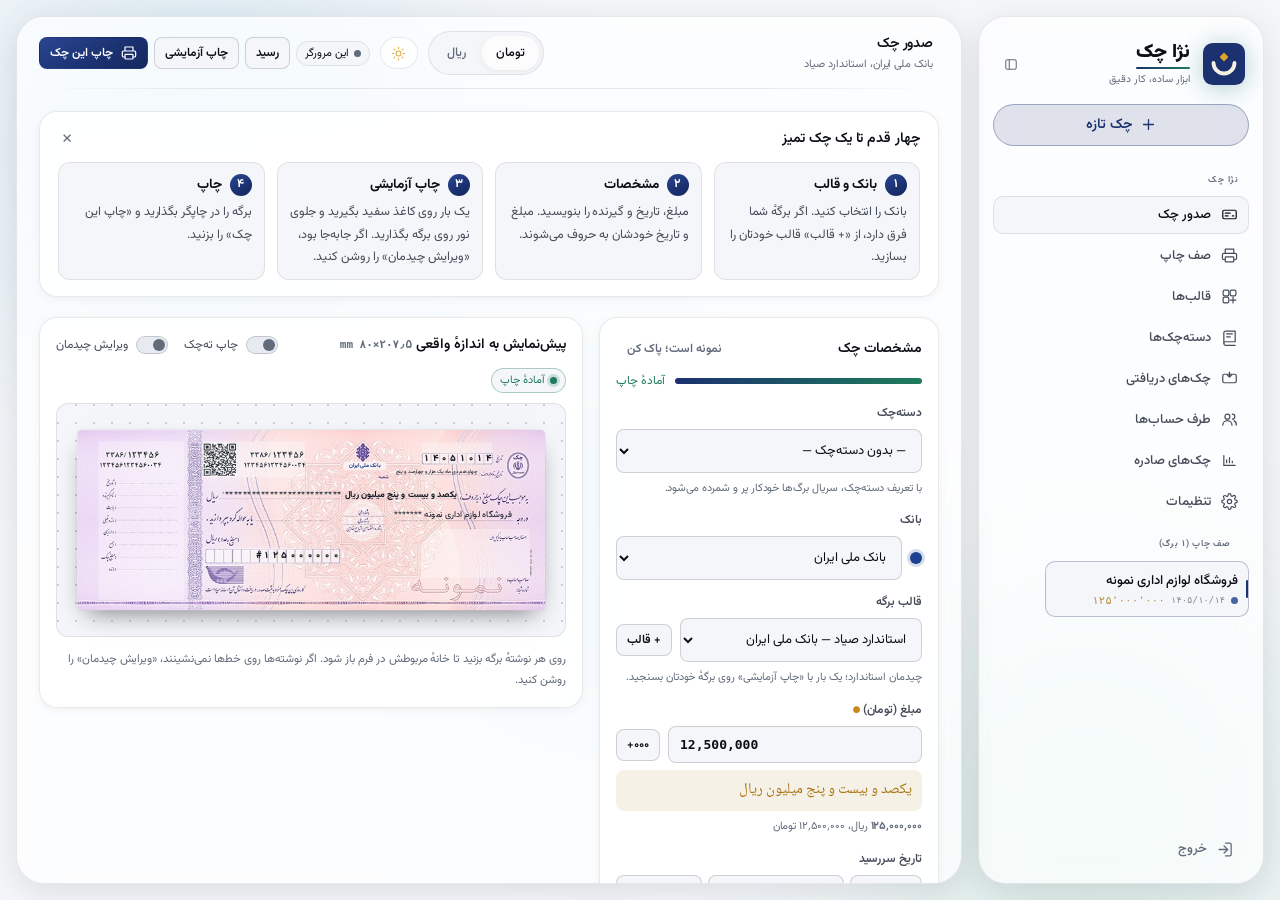
==== web/index.html @ 78f151a5 "نژا چک ۱.۰: صدور، چاپ و پیگیری چک‌های صیادی Neja Cheque 1.0 — write, print and track Iranian Sayad c" ====
<!DOCTYPE html>
<html lang="fa" dir="rtl" data-theme="dark">
<head>
<meta charset="UTF-8">
<meta name="viewport" content="width=device-width, initial-scale=1.0">
<title>نژا چک</title>
<meta name="theme-color" id="metaThemeColor" content="#05070C">
<meta name="description" content="نژا چک: صدور، چاپ و پیگیری چک‌های صیادی — ساختهٔ علی رسولی‌نژاد">
<link rel="icon" type="image/svg+xml" href="assets/brand/favicon.svg">
<link rel="stylesheet" href="assets/ui/tokens.css">
<link rel="stylesheet" href="assets/ui/base.css">
<link rel="stylesheet" href="assets/ui/capsule.css">
<link rel="stylesheet" href="assets/ui/shell.css">
<link rel="stylesheet" href="assets/brand/brand.css">
<!-- fonts: Google Fonts; to work without internet, see README «فونت‌ها بدون اینترنت» -->
<link rel="stylesheet" href="https://fonts.googleapis.com/css2?family=Vazirmatn:wght@400..800&family=Noto+Naskh+Arabic:wght@400..700&family=Noto+Nastaliq+Urdu:wght@400..700&family=Lalezar&display=swap">
<script>
  window.ODIQ_UI_CONFIG = {storagePrefix: "nejacheque", defaultTheme: "auto"};
  window.CHEQUE_CONFIG = {standalone: true, product: "نژا چک", serverName: "نژا چک", loginUrl: "/login"};
</script>
<script src="assets/brand/brand.js"></script>
<script src="assets/ui/ui.js"></script>
<style>
/* Neja Cheque — page-level pieces on top of the UI kit tokens (assets/ui/tokens.css) */
[hidden]{display:none!important}
.view-inner.wide{max-width:1520px}
.topbar .btn{white-space:nowrap}
@media (max-width:720px){.topbar .tabs{display:none}}
.issue{display:grid;grid-template-columns:340px minmax(0,1fr);gap:16px;align-items:start}
@media (max-width:1100px){.issue{grid-template-columns:minmax(0,1fr)}}
.stack{display:flex;flex-direction:column;gap:16px;min-width:0}
.field .in-row{display:flex;gap:8px;align-items:center}
.field .in-row>input,.field .in-row>select{flex:1;min-width:0}
input.num{direction:ltr;text-align:left;font-variant-numeric:tabular-nums}
input.big{font-size:20px;font-weight:700;font-family:var(--font-mono);padding:10px 12px}
.words{font:15px/1.95 "Noto Naskh Arabic",var(--font-fa);color:var(--accent);background:color-mix(in srgb,var(--accent) 10%,transparent);border-radius:var(--radius-s);padding:6px 10px;min-height:2.4em}
.good{color:var(--brand-green)}
.bad{color:var(--danger)}
.date3{display:grid;grid-template-columns:72px 1fr 86px;gap:6px}
.bank-dot{width:12px;height:12px;border-radius:50%;flex:none;box-shadow:0 0 0 3px color-mix(in srgb,currentColor 18%,transparent)}
.sub-sec{border-top:1px solid var(--line);padding-top:12px;margin-top:4px}
details.sub-sec summary{cursor:pointer;font-weight:600;font-size:var(--text-base);list-style:none;display:flex;align-items:center;gap:6px;color:var(--ink-soft)}
details.sub-sec summary::before{content:"‹";transition:transform .18s ease;display:inline-block;color:var(--ink-faint)}
details.sub-sec[open] summary::before{transform:rotate(-90deg)}
details.sub-sec>div{padding-top:12px}
.g2{display:grid;grid-template-columns:repeat(2,minmax(0,1fr));gap:0 10px}
.g3{display:grid;grid-template-columns:repeat(3,minmax(0,1fr));gap:0 10px}
@media (max-width:720px){.g3{grid-template-columns:repeat(2,minmax(0,1fr))}}
.flags{display:flex;gap:6px;flex-wrap:wrap}
.pill-warn{border-color:color-mix(in srgb,var(--danger) 35%,transparent);color:var(--danger)}
.pill-gold{border-color:color-mix(in srgb,var(--warn) 40%,transparent);color:var(--warn)}
.pill-ok{border-color:color-mix(in srgb,var(--brand-green) 35%,transparent);color:var(--brand-green)}

/* stage */
.stage-wrap{border-radius:var(--radius-m);padding:26px 20px;border:1px solid var(--line);
  background:radial-gradient(circle at 1px 1px,var(--line-strong) 1px,transparent 1.4px) 0 0/18px 18px,var(--paper-2)}
.stage{position:relative;width:100%;touch-action:none;outline:none}
.stage-inner{position:absolute;top:0;right:0;transform-origin:top right}
.chq{position:relative;overflow:hidden;color:#0d1522;background:transparent}
.chq .paper{position:absolute;inset:0;background-size:100% 100%;background-repeat:no-repeat}
.chq .paper.blank{background-color:#fbfbf8;background-image:linear-gradient(90deg,rgba(30,90,120,.10) .2mm,transparent .2mm),linear-gradient(0deg,rgba(30,90,120,.10) .2mm,transparent .2mm);background-size:10mm 10mm}
.chq.ed{border-radius:2mm;box-shadow:0 18px 40px -16px rgba(0,0,0,.55),0 0 0 1px rgba(0,0,0,.08)}
.mk{position:absolute;white-space:nowrap;line-height:1}
.mk-bank{position:absolute;text-align:center;font:800 7pt/1.5 var(--font-fa);white-space:nowrap;background:#fbf1f1;border-radius:1mm}
.fld{position:absolute;display:flex;align-items:center;white-space:nowrap;line-height:1;color:#0d1522}
.fld .tx{flex:0 0 auto}
.fld .fill{flex:1 1 0;min-width:0;overflow:hidden;direction:rtl;text-align:right;letter-spacing:.4pt;opacity:.85;padding-inline-start:1.2mm}
.fld.a-right{justify-content:flex-start}.fld.a-center{justify-content:center}.fld.a-left{justify-content:flex-end}
.fld .cells{display:flex;width:100%;height:100%}
.fld .cells span{flex:1;display:grid;place-items:center}
.ed .fld{cursor:grab;border-radius:1mm;outline:.25mm dashed transparent;transition:outline-color .12s,background .12s}
.ed .fld:hover{outline-color:rgba(10,114,144,.6);background:rgba(10,114,144,.06)}
.ed .fld.sel{outline:.35mm solid #D8451F;background:rgba(216,69,31,.08);cursor:grabbing}
.ed .fld.empty .tx{color:#8a948f;font-style:italic}
.fld .tag{position:absolute;top:-4.6mm;right:0;font:700 7pt/1 var(--font-fa);background:#D8451F;color:#fff;padding:.7mm 1.6mm;border-radius:1mm;display:none;white-space:nowrap}
.ed .fld.sel .tag{display:block}
.fld .hdl{position:absolute;left:-1.4mm;top:50%;width:2.4mm;height:2.4mm;margin-top:-1.2mm;border-radius:50%;background:#D8451F;display:none;cursor:ew-resize}
.ed .fld.sel .hdl{display:block}
.chq.test{outline:.2mm dashed #888}
.chq.test .fld{outline:.15mm solid #bbb}

/* layout panel */
.fld-list{display:flex;flex-wrap:wrap;gap:6px;margin-bottom:12px}
.fld-pill{display:inline-flex;align-items:center;gap:6px;border:1px solid var(--line);border-radius:999px;padding:4px 11px 4px 7px;font-size:12px;background:var(--paper-2);color:var(--ink-soft);cursor:pointer;transition:border-color .2s,color .2s}
.fld-pill input{margin:0;accent-color:var(--brand-blue)}
.fld-pill:hover{color:var(--ink)}
.fld-pill[aria-current="true"]{border-color:var(--brand-orange);color:var(--brand-orange);font-weight:700}
.fld-pill.extra{border-style:dashed}
.insp{display:grid;grid-template-columns:repeat(auto-fit,minmax(100px,1fr));gap:0 10px;align-items:end}

/* queue in the sidebar */
.q-empty{padding:10px 14px;font-size:12px;color:var(--ink-faint)}
.history-item .q-amt{font-family:var(--font-mono);font-size:11px;color:var(--accent);direction:ltr}
.history-item .q-dot{width:7px;height:7px;border-radius:50%;flex:none}
.history-item .history-time{display:flex;align-items:center;gap:6px}

/* templates view */
.tpl-grid{display:grid;grid-template-columns:repeat(auto-fill,minmax(250px,1fr));gap:14px}
.tpl-card{display:flex;flex-direction:column;gap:10px;padding:12px}
.tpl-thumb{aspect-ratio:207.5/80;max-width:100%;border-radius:var(--radius-s);background:#fbfbf8 center/100% 100% no-repeat;border:1px solid var(--line);position:relative;overflow:hidden}
.tpl-thumb .status-pill{position:absolute;top:6px;right:6px;background:var(--paper-1)}
.tpl-meta{display:flex;justify-content:space-between;gap:8px;align-items:baseline}
.tpl-meta b{font-size:var(--text-md);overflow:hidden;text-overflow:ellipsis;white-space:nowrap;min-width:0}
.tpl-meta span{font-size:11px;color:var(--ink-faint);font-family:var(--font-mono);white-space:nowrap}
.tpl-card .row .btn{flex:1 1 auto;white-space:nowrap}
.tpl-card .row .btn.primary{flex-basis:100%}
.bank-grid{display:grid;grid-template-columns:repeat(auto-fill,minmax(170px,1fr));gap:8px}
.bank-btn{display:flex;align-items:center;gap:8px;border:1px solid var(--line);background:var(--paper-2);border-radius:var(--radius-s);padding:8px 10px;font-size:12.5px;color:var(--ink);text-align:start;min-width:0}
.bank-btn:hover{border-color:var(--line-strong);background:var(--paper-3)}
.bank-btn span{flex:1;overflow:hidden;text-overflow:ellipsis;white-space:nowrap}
.bank-btn small{color:var(--brand-green);font-size:11px;white-space:nowrap}
.bank-btn[aria-current="true"]{border-color:var(--brand-blue)}
.dropzone{border:1.5px dashed var(--line-strong);border-radius:var(--radius-m);padding:14px;text-align:center;color:var(--ink-faint);font-size:12.5px;cursor:pointer;display:block;transition:border-color .2s,background .2s;line-height:1.8}
.dropzone:hover,.dropzone.over{border-color:var(--brand-blue);background:color-mix(in srgb,var(--brand-blue) 6%,transparent)}
.dropzone img{display:block;max-width:100%;max-height:120px;margin:0 auto 8px;border-radius:6px}
.choice{display:flex;flex-direction:column;gap:6px;margin-bottom:13px}
.choice label{display:flex;gap:8px;align-items:flex-start;font-size:12.5px;color:var(--ink-soft);cursor:pointer;line-height:1.7}
.choice input{accent-color:var(--brand-blue);margin-top:5px}
.kpi-grid.q{grid-template-columns:repeat(4,minmax(0,1fr))}
@media (max-width:900px){.kpi-grid.q{grid-template-columns:repeat(2,minmax(0,1fr))}}
.kpi-value.sm{font-size:20px}
td .row{flex-wrap:nowrap}
td.num{font-family:var(--font-mono);direction:ltr;text-align:end}
tr.cur td{background:color-mix(in srgb,var(--brand-blue) 7%,transparent)}
.tips{margin:0;padding-inline-start:18px;font-size:12.5px;color:var(--ink-soft);line-height:2}

/* friendliness */
.welcome{position:relative;padding:16px 18px}
.welcome-x{position:absolute;top:10px;inset-inline-end:10px}
.steps{list-style:none;margin:0;padding:0;display:grid;grid-template-columns:repeat(4,minmax(0,1fr));gap:12px;counter-reset:st}
@media (max-width:900px){.steps{grid-template-columns:repeat(2,minmax(0,1fr))}}
@media (max-width:520px){.steps{grid-template-columns:1fr}}
.steps li{counter-increment:st;display:flex;flex-direction:column;gap:4px;padding:10px 12px;border:1px solid var(--line);border-radius:var(--radius-m);background:var(--paper-2);font-size:12.5px;color:var(--ink-soft);line-height:1.8}
.steps li b{color:var(--ink);font-size:13.5px;display:flex;align-items:center;gap:8px}
.steps li b::before{content:counter(st,persian);width:22px;height:22px;border-radius:50%;display:grid;place-items:center;background:var(--grad-brand);color:#fff;font-size:12px;flex:none}
.req{display:flex;align-items:center;gap:10px;margin:-4px 0 14px;font-size:12px;color:var(--ink-faint)}
.req .bar-track{flex:1;height:6px}
.req.done{color:var(--brand-green)}
.field.need>label::after{content:" ●";color:var(--brand-orange);font-size:9px;vertical-align:middle}
.field{position:relative}
.cal-pop{position:absolute;z-index:20;top:100%;inset-inline-start:0;margin-top:-4px;width:292px;max-width:100%;padding:12px;border:1px solid var(--line-strong);border-radius:var(--radius-m);background:var(--paper-1);
  -webkit-backdrop-filter:blur(var(--glass-blur)) saturate(160%);backdrop-filter:blur(var(--glass-blur)) saturate(160%);box-shadow:var(--shadow);animation:modalRise .2s ease}
.cal-head{display:flex;align-items:center;justify-content:space-between;gap:8px;margin-bottom:8px;font-weight:700;font-size:13.5px}
.cal-grid{display:grid;grid-template-columns:repeat(7,1fr);gap:3px;text-align:center}
.cal-grid .wd{font-size:11px;color:var(--ink-faint);padding:3px 0}
.cal-grid button{border:1px solid transparent;background:transparent;border-radius:8px;padding:6px 0;font-size:12.5px;color:var(--ink)}
.cal-grid button:hover{background:var(--paper-3)}
.cal-grid button.fri{color:var(--danger)}
.cal-grid button.today{border-color:var(--brand-blue)}
.cal-grid button.sel{background:var(--grad-brand);color:#fff}
.cal-grid button.past{opacity:.45}
.cal-foot{display:flex;gap:6px;margin-top:8px;flex-wrap:wrap}
.ed.locked .fld{cursor:pointer}
.ed.locked .fld:hover{outline:.25mm dashed rgba(10,114,144,.55);background:rgba(10,114,144,.07)}
.ed.locked .fld.empty{opacity:.55}
.flash{animation:flash 1.2s ease}
@keyframes flash{0%,100%{box-shadow:none}30%{box-shadow:0 0 0 4px color-mix(in srgb,var(--brand-blue) 35%,transparent)}}
.pm-list{display:flex;flex-direction:column;gap:6px;max-height:280px;overflow:auto;margin-bottom:12px}
.pm-row{display:grid;grid-template-columns:minmax(0,1fr) auto auto;gap:4px 12px;align-items:center;padding:9px 12px;border:1px solid var(--line);border-radius:var(--radius-s);background:var(--paper-2);font-size:12.5px}
.pm-row b{overflow:hidden;text-overflow:ellipsis;white-space:nowrap}
.pm-row .amt{font-family:var(--font-mono);color:var(--accent);direction:ltr}
.pm-row small{grid-column:1/-1;color:var(--ink-faint)}
.pm-row.bad{border-color:color-mix(in srgb,var(--danger) 40%,transparent)}
.pm-row.bad small{color:var(--danger)}
.pm-check{display:flex;flex-direction:column;gap:8px;padding:12px;border-radius:var(--radius-s);background:color-mix(in srgb,var(--brand-blue) 7%,transparent);border:1px solid color-mix(in srgb,var(--brand-blue) 22%,transparent);font-size:12.5px;line-height:1.8}
.pm-check label{display:flex;gap:8px;align-items:flex-start;cursor:pointer}
.pm-check input{accent-color:var(--brand-blue);margin-top:5px}
.pm-big{font-size:14px;line-height:2;color:var(--ink-soft);margin:0 0 10px}
.modal-actions{flex-wrap:wrap}
.undo-bar{position:fixed;z-index:61;bottom:16px;left:50%;transform:translateX(-50%);display:flex;align-items:center;gap:12px;padding:7px;padding-inline-start:16px;border-radius:999px;border:1px solid var(--line-strong);background:var(--paper-1);
  -webkit-backdrop-filter:blur(var(--glass-blur));backdrop-filter:blur(var(--glass-blur));box-shadow:var(--shadow);font-size:13px;animation:modalRise .25s ease;white-space:nowrap}
.kbd-hint{font-size:11px;color:var(--ink-faint);display:flex;gap:4px;align-items:center}

/* registry, payees, settings */
.nav-badge{margin-inline-start:auto;min-width:20px;height:20px;padding:0 6px;border-radius:999px;background:var(--brand-orange);color:#fff;font-size:11px;font-weight:700;display:inline-grid;place-items:center}
.sync .dot{background:var(--ink-faint)}
.sync.ok .dot{background:var(--brand-green)}
.sync.busy .dot{background:var(--warn)}
.sync.err{color:var(--danger)}.sync.err .dot{background:var(--danger)}
@media (max-width:900px){.sync{display:none}}
.due-strip{display:flex;align-items:center;gap:12px;flex-wrap:wrap;padding:12px 16px;border-color:color-mix(in srgb,var(--brand-orange) 35%,transparent);background:color-mix(in srgb,var(--brand-orange) 8%,var(--paper-1))}
.due-strip b{color:var(--ink)}
.due-strip .grow{flex:1;min-width:200px;font-size:13px;color:var(--ink-soft);line-height:1.9}
.opt-row{display:flex;gap:16px;flex-wrap:wrap;margin:-2px 0 13px}
.filters{display:flex;flex-direction:column;gap:12px}
.filter-row{display:grid;grid-template-columns:repeat(5,minmax(0,1fr));gap:0 10px}
@media (max-width:900px){.filter-row{grid-template-columns:repeat(2,minmax(0,1fr))}}
.filter-row .field{margin:0}
td select.st{width:auto;padding:4px 8px;font-size:12px;border-radius:999px}
td select.st.issued{color:var(--brand-blue)}td select.st.cleared{color:var(--brand-green)}td select.st.bounced{color:var(--danger)}td select.st.void{color:var(--ink-faint);text-decoration:line-through}
tr.overdue td:first-child{color:var(--danger);font-weight:700}
tr.soon td:first-child{color:var(--warn);font-weight:700}
.ph code{font-family:var(--font-mono);font-size:11px;background:var(--paper-3);border-radius:5px;padding:1px 5px;margin-inline-end:4px;cursor:pointer;direction:ltr;display:inline-block}
.fld .strike{position:absolute;left:0;right:0;top:50%;border-top:.45mm solid #0d1522;transform:translateY(-50%)}
.fld.neg{background:#0d1522;color:#fff!important;border-radius:.6mm;padding-inline:1mm}
.fld.neg .cells span{color:#fff}
.fld svg.perf{width:100%;height:100%;overflow:visible}
.rc-page{font-family:"Vazirmatn",Tahoma,sans-serif;color:#111;padding:14mm 14mm 12mm;box-sizing:border-box;display:flex;flex-direction:column;gap:5mm}
.rc-page h1{margin:0;font-size:16pt;text-align:center}
.rc-page .org{text-align:center;font-size:11pt;color:#444}
.rc-page .meta{display:flex;justify-content:space-between;font-size:9.5pt;color:#555;border-bottom:.3mm solid #999;padding-bottom:2mm}
.rc-page p{margin:0;font-size:11pt;line-height:2.1;text-align:justify}
.rc-page table{width:100%;border-collapse:collapse;font-size:10pt}
.rc-page th,.rc-page td{border:.25mm solid #888;padding:1.6mm 2.4mm;text-align:right;white-space:normal}
.rc-page th{background:#f0f0f0;width:30%;font-weight:600}
.rc-signs{display:grid;grid-template-columns:1fr 1fr;gap:10mm;margin-top:auto}
.rc-signs div{border-top:.3mm dashed #777;padding-top:2mm;text-align:center;font-size:10pt;min-height:18mm}
.rp-page{font-family:"Vazirmatn",Tahoma,sans-serif;color:#111;padding:10mm;box-sizing:border-box}
.rp-page h1{font-size:14pt;margin:0 0 2mm}
.rp-page .sub{font-size:9pt;color:#555;margin-bottom:4mm}
.rp-page table{width:100%;border-collapse:collapse;font-size:8.5pt}
.rp-page th,.rp-page td{border:.2mm solid #999;padding:1.2mm 2mm;text-align:right}
.rp-page th{background:#eee}
.rp-page tfoot td{font-weight:700;background:#f6f6f6}

/* chequebooks, received, holidays, import */
.book-grid{display:grid;grid-template-columns:repeat(auto-fill,minmax(300px,1fr));gap:14px}
.book{display:flex;flex-direction:column;gap:10px}
.book-head{display:flex;justify-content:space-between;gap:10px;align-items:flex-start}
.book-head b{font-size:var(--text-md)}
.book-head .status-pill{white-space:nowrap;flex:none}
.book-head .muted{font-size:12px}
.leafs{display:grid;grid-template-columns:repeat(auto-fill,minmax(52px,1fr));gap:4px}
.leaf{border:1px solid var(--line);border-radius:6px;padding:3px 0;text-align:center;font-family:var(--font-mono);font-size:10.5px;background:var(--paper-2);color:var(--ink-soft);cursor:pointer}
.leaf.used{background:color-mix(in srgb,var(--brand-green) 16%,transparent);color:var(--brand-green);border-color:transparent;cursor:default}
.leaf.queued{background:color-mix(in srgb,var(--brand-blue) 16%,transparent);color:var(--brand-blue);border-color:transparent}
.leaf.void{background:color-mix(in srgb,var(--danger) 12%,transparent);color:var(--danger);text-decoration:line-through;border-color:transparent}
.leaf-legend{display:flex;gap:12px;flex-wrap:wrap;font-size:11px;color:var(--ink-faint)}
.leaf-legend i{display:inline-block;width:9px;height:9px;border-radius:3px;margin-inline-end:4px;vertical-align:middle}
.hol-list{display:grid;grid-template-columns:repeat(auto-fill,minmax(230px,1fr));gap:6px}
.hol{display:flex;align-items:center;gap:8px;font-size:12.5px;padding:6px 10px;border:1px solid var(--line);border-radius:var(--radius-s);background:var(--paper-2)}
.hol.off{opacity:.45;text-decoration:line-through}
.hol .mono{font-family:var(--font-mono);font-size:11.5px;color:var(--ink-faint);white-space:nowrap}
.hol span:nth-child(3){flex:1;min-width:0;overflow:hidden;text-overflow:ellipsis;white-space:nowrap}
.hol small{color:var(--warn);font-size:10px}
.cal-grid button.hol{color:var(--danger);font-weight:700}
#imBody tr.bad td{color:var(--danger)}

/* print: only the generated pages */
#print-root{display:none}
@media print{
  html,body{height:auto!important;overflow:visible!important;background:#fff!important}
  body>*:not(#print-root){display:none!important}
  #print-root{display:block}
  .pg{position:relative;overflow:hidden;break-after:page;page-break-after:always}
  .pg:last-child{break-after:auto;page-break-after:auto}
  *{-webkit-print-color-adjust:exact;print-color-adjust:exact}
}
@media (prefers-reduced-motion:reduce){.ed .fld{transition:none}}
</style>
<style id="pageStyle">@page{size:207.5mm 80mm;margin:0}</style>
</head>
<body>
<div class="ambient" aria-hidden="true"><span></span><span></span><span></span></div>

<div class="corner-toggles" id="cornerToggles">
  <button class="dial" id="btnTheme" type="button" title="تم روشن / تاریک">
    <svg id="themeDialIcon" viewBox="0 0 24 24" fill="none" stroke="currentColor" stroke-width="1.8" stroke-linecap="round" stroke-linejoin="round" aria-hidden="true"></svg>
  </button>
</div>

<div class="app" id="app">
  <div class="sidebar-scrim" id="sidebarScrim"></div>
  <aside class="sidebar">
    <div class="brand">
      <img class="brand-mark" data-brand-logo src="assets/brand/logo.svg" alt="">
      <div class="brand-text">
        <div class="brand-name" data-brand-name>نژا چک</div>
        <div class="brand-sub" data-brand-tagline>صدور و چاپ چک</div>
      </div>
      <button class="icon-btn sidebar-collapse" id="btnSidebarCollapse" type="button" aria-expanded="true" title="جمع کردن منو">
        <svg viewBox="0 0 24 24" fill="none" stroke="currentColor" stroke-width="1.8" stroke-linecap="round" stroke-linejoin="round" aria-hidden="true"><rect x="3" y="4" width="18" height="16" rx="3"></rect><path d="M9 4v16"></path></svg>
      </button>
    </div>

    <div class="sidebar-actions">
      <button class="btn nav-cta" id="navNew" type="button">
        <svg class="sidebar-nav-icon" viewBox="0 0 24 24" fill="none" stroke="currentColor" stroke-width="1.8" stroke-linecap="round" stroke-linejoin="round" aria-hidden="true"><path d="M12 5v14M5 12h14"></path></svg>
        <span class="sidebar-menu-label">چک تازه</span>
      </button>
      <div class="nav-section-label" data-brand-name>نژا چک</div>
      <button class="btn active" type="button" data-view="issue">
        <svg class="sidebar-nav-icon" viewBox="0 0 24 24" fill="none" stroke="currentColor" stroke-width="1.7" stroke-linecap="round" stroke-linejoin="round" aria-hidden="true"><rect x="2.5" y="6" width="19" height="12" rx="2"></rect><path d="M6 10h7M6 14h4M16 14h2"></path></svg>
        <span class="sidebar-menu-label">صدور چک</span>
      </button>
      <button class="btn" type="button" data-view="queue">
        <svg class="sidebar-nav-icon" viewBox="0 0 24 24" fill="none" stroke="currentColor" stroke-width="1.7" stroke-linecap="round" stroke-linejoin="round" aria-hidden="true"><path d="M6 9V3h12v6M6 18H4a2 2 0 0 1-2-2v-5a2 2 0 0 1 2-2h16a2 2 0 0 1 2 2v5a2 2 0 0 1-2 2h-2"></path><rect x="6" y="14" width="12" height="7" rx="1"></rect></svg>
        <span class="sidebar-menu-label">صف چاپ</span>
      </button>
      <button class="btn" type="button" data-view="templates">
        <svg class="sidebar-nav-icon" viewBox="0 0 24 24" fill="none" stroke="currentColor" stroke-width="1.7" stroke-linecap="round" stroke-linejoin="round" aria-hidden="true"><rect x="3" y="3" width="8" height="8" rx="2"></rect><rect x="13" y="3" width="8" height="8" rx="2"></rect><rect x="3" y="13" width="8" height="8" rx="2"></rect><path d="M17 13v8M13 17h8"></path></svg>
        <span class="sidebar-menu-label">قالب‌ها</span>
      </button>
      <button class="btn" type="button" data-view="books">
        <svg class="sidebar-nav-icon" viewBox="0 0 24 24" fill="none" stroke="currentColor" stroke-width="1.7" stroke-linecap="round" stroke-linejoin="round" aria-hidden="true"><path d="M4 5.5A2.5 2.5 0 0 1 6.5 3H20v15H6.5A2.5 2.5 0 0 0 4 20.5z"></path><path d="M4 20.5A2.5 2.5 0 0 0 6.5 23H20M8 7h8M8 11h5"></path></svg>
        <span class="sidebar-menu-label">دسته‌چک‌ها</span>
        <span class="nav-badge" id="bookBadge" hidden></span>
      </button>
      <button class="btn" type="button" data-view="received">
        <svg class="sidebar-nav-icon" viewBox="0 0 24 24" fill="none" stroke="currentColor" stroke-width="1.7" stroke-linecap="round" stroke-linejoin="round" aria-hidden="true"><rect x="2.5" y="6" width="19" height="12" rx="2"></rect><path d="M12 3v7m0 0-3-3m3 3 3-3"></path></svg>
        <span class="sidebar-menu-label">چک‌های دریافتی</span>
        <span class="nav-badge" id="recvBadge" hidden></span>
      </button>
      <button class="btn" type="button" data-view="payees">
        <svg class="sidebar-nav-icon" viewBox="0 0 24 24" fill="none" stroke="currentColor" stroke-width="1.7" stroke-linecap="round" stroke-linejoin="round" aria-hidden="true"><circle cx="9" cy="8" r="3.5"></circle><path d="M2.5 20a6.5 6.5 0 0 1 13 0M16 4.5a3.5 3.5 0 0 1 0 7M18.5 14a5.5 5.5 0 0 1 3 6"></path></svg>
        <span class="sidebar-menu-label">طرف حساب‌ها</span>
      </button>
      <button class="btn" type="button" data-view="reports">
        <svg class="sidebar-nav-icon" viewBox="0 0 24 24" fill="none" stroke="currentColor" stroke-width="1.7" stroke-linecap="round" stroke-linejoin="round" aria-hidden="true"><path d="M4 19V5M4 19h16M8 15v-4M12 15V8M16 15v-2"></path></svg>
        <span class="sidebar-menu-label">چک‌های صادره</span>
        <span class="nav-badge" id="dueBadge" hidden></span>
      </button>
      <button class="btn" type="button" data-view="settings">
        <svg class="sidebar-nav-icon" viewBox="0 0 24 24" fill="none" stroke="currentColor" stroke-width="1.7" stroke-linecap="round" stroke-linejoin="round" aria-hidden="true"><circle cx="12" cy="12" r="3"></circle><path d="M19.4 15a1.7 1.7 0 0 0 .3 1.8l.1.1a2 2 0 1 1-2.8 2.8l-.1-.1a1.7 1.7 0 0 0-1.8-.3 1.7 1.7 0 0 0-1 1.5V21a2 2 0 1 1-4 0v-.1a1.7 1.7 0 0 0-1.1-1.5 1.7 1.7 0 0 0-1.8.3l-.1.1a2 2 0 1 1-2.8-2.8l.1-.1a1.7 1.7 0 0 0 .3-1.8 1.7 1.7 0 0 0-1.5-1H3a2 2 0 1 1 0-4h.1a1.7 1.7 0 0 0 1.5-1.1 1.7 1.7 0 0 0-.3-1.8l-.1-.1a2 2 0 1 1 2.8-2.8l.1.1a1.7 1.7 0 0 0 1.8.3H9a1.7 1.7 0 0 0 1-1.5V3a2 2 0 1 1 4 0v.1a1.7 1.7 0 0 0 1 1.5 1.7 1.7 0 0 0 1.8-.3l.1-.1a2 2 0 1 1 2.8 2.8l-.1.1a1.7 1.7 0 0 0-.3 1.8V9a1.7 1.7 0 0 0 1.5 1H21a2 2 0 1 1 0 4h-.1a1.7 1.7 0 0 0-1.5 1Z"></path></svg>
        <span class="sidebar-menu-label">تنظیمات</span>
      </button>
    </div>

    <div class="sidebar-scroll">
      <div class="history-title" id="sqTitle">صف چاپ</div>
      <div id="sideQueue"></div>
    </div>

    <div class="sidebar-foot">
      <a class="btn" href="/login" title="خروج از حساب">
        <svg viewBox="0 0 24 24" fill="none" stroke="currentColor" stroke-width="1.8" stroke-linecap="round" stroke-linejoin="round" aria-hidden="true"><path d="M10 17l5-5-5-5"></path><path d="M15 12H3"></path><path d="M12 3h6a2 2 0 0 1 2 2v14a2 2 0 0 1-2 2h-6"></path></svg>
        <span class="sidebar-menu-label">خروج</span>
      </a>
    </div>
  </aside>

  <main class="main">
    <div class="topbar">
      <button class="icon-btn btn-hamburger" id="btnHamburger" type="button" title="منو">☰</button>
      <div class="topbar-title">
        <div class="t" id="pageTitle">صدور چک</div>
        <div class="s" id="pageSub"></div>
      </div>
      <div class="tabs" role="group" aria-label="واحد ورود مبلغ">
        <button class="tab" id="uT" type="button">تومان</button>
        <button class="tab" id="uR" type="button">ریال</button>
      </div>
      <div class="topbar-tools" id="topbarTools">
        <span class="status-pill sync" id="syncPill" title=""><span class="dot"></span><span id="syncTxt">محلی</span></span>
        <button class="btn sm" id="btnReceipt" type="button" title="رسید پرداخت برای امضای گیرنده">رسید</button>
        <button class="btn sm" id="btnTest" type="button" title="روی کاغذ سفید، با تصویر کم‌رنگ برگه برای تنظیم">چاپ آزمایشی</button>
        <button class="btn primary sm" id="btnPrint" type="button">
          <svg viewBox="0 0 24 24" fill="none" stroke="currentColor" stroke-width="1.8" stroke-linecap="round" stroke-linejoin="round" aria-hidden="true"><path d="M6 9V3h12v6M6 18H4a2 2 0 0 1-2-2v-5a2 2 0 0 1 2-2h16a2 2 0 0 1 2 2v5a2 2 0 0 1-2 2h-2"></path><rect x="6" y="14" width="12" height="7" rx="1"></rect></svg>
          چاپ این چک
        </button>
      </div>
    </div>

    <section class="view">
      <div class="view-scroll">

        <!-- ============ issue ============ -->
        <div class="view-inner wide" data-pane="issue">
          <div class="card due-strip" id="dueStrip" hidden></div>
          <div class="card welcome" id="welcome" hidden>
            <button class="icon-btn welcome-x" id="welcomeX" type="button" title="دیگر نشان نده" aria-label="بستن راهنما">✕</button>
            <h3 class="section-title">چهار قدم تا یک چک تمیز</h3>
            <ol class="steps">
              <li><b>بانک و قالب</b><span>بانک را انتخاب کنید. اگر برگهٔ شما فرق دارد، از «+ قالب» قالب خودتان را بسازید.</span></li>
              <li><b>مشخصات</b><span>مبلغ، تاریخ و گیرنده را بنویسید. مبلغ و تاریخ خودشان به حروف می‌شوند.</span></li>
              <li><b>چاپ آزمایشی</b><span>یک بار روی کاغذ سفید بگیرید و جلوی نور روی برگه بگذارید. اگر جابه‌جا بود، «ویرایش چیدمان» را روشن کنید.</span></li>
              <li><b>چاپ</b><span>برگه را در چاپگر بگذارید و «چاپ این چک» را بزنید.</span></li>
            </ol>
          </div>
          <div class="issue">
            <div class="stack">
              <div class="card">
                <div class="card-head"><h3 class="section-title">مشخصات چک</h3><button class="btn ghost" id="exBadge" type="button" hidden title="این برگه نمونه است؛ برای شروع پاکش کنید">نمونه است؛ پاک کن</button></div>
                <div class="req" id="req" aria-live="polite"><div class="bar-track"><div class="bar" id="reqBar"></div></div><span id="reqTxt"></span></div>

                <div class="field" id="bookField">
                  <label for="fBook">دسته‌چک</label>
                  <div class="in-row"><select id="fBook"></select><input class="num" id="fSerial" inputmode="numeric" placeholder="سریال برگ" aria-label="سریال برگ" style="max-width:118px"></div>
                  <div class="field-hint" id="bookHint"></div>
                </div>
                <div class="field">
                  <label for="fBank">بانک</label>
                  <div class="in-row"><span class="bank-dot" id="bankDot"></span><select id="fBank"></select></div>
                </div>
                <div class="field">
                  <label for="fTpl">قالب برگه</label>
                  <div class="in-row">
                    <select id="fTpl"></select>
                    <button class="btn sm" type="button" data-modal-open="newTplModal" title="ساختن قالب از روی برگهٔ خودتان">+ قالب</button>
                  </div>
                  <div class="field-hint" id="tplHint"></div>
                </div>

                <div class="field need">
                  <label for="fAmount">مبلغ <span id="unitLbl"></span></label>
                  <div class="in-row">
                    <input class="num big" id="fAmount" inputmode="numeric" autocomplete="off" placeholder="0">
                    <button class="btn sm" id="btn000" type="button" title="سه صفر اضافه کن">۰۰۰+</button>
                  </div>
                  <div class="words" id="amtWords"></div>
                  <div class="field-hint" id="amtHint"></div>
                </div>

                <div class="field">
                  <label id="dateLbl">تاریخ سررسید</label>
                  <div class="date3" role="group" aria-labelledby="dateLbl">
                    <select id="fDay" aria-label="روز"></select>
                    <select id="fMonth" aria-label="ماه"></select>
                    <input class="num" id="fYear" inputmode="numeric" aria-label="سال">
                  </div>
                  <div class="row">
                    <button class="btn sm" id="dCal" type="button" aria-expanded="false" aria-controls="calPop">
                      <svg viewBox="0 0 24 24" fill="none" stroke="currentColor" stroke-width="1.8" stroke-linecap="round" stroke-linejoin="round" aria-hidden="true"><rect x="4" y="5" width="16" height="15" rx="2"></rect><path d="M4 10h16M9 3v4M15 3v4"></path></svg>تقویم</button>
                    <button class="btn sm" id="dToday" type="button">امروز</button>
                    <button class="btn sm" id="dPrev" type="button">−۱ ماه</button>
                    <button class="btn sm" id="dNext" type="button">+۱ ماه</button>
                    <button class="btn sm" id="dWork" type="button" hidden>روز کاری بعد</button>
                  </div>
                  <div class="field-hint" id="dateHint"></div>
                  <div class="cal-pop" id="calPop" hidden role="dialog" aria-label="انتخاب تاریخ"></div>
                </div>

                <div class="field need"><label for="fPayee">در وجه</label><div class="in-row"><input id="fPayee" autocomplete="off" list="payeeList" placeholder="نام گیرنده یا شرکت"><button class="btn sm" id="savePayee" type="button" title="ذخیره در طرف حساب‌ها" hidden>☆ ذخیره</button></div><datalist id="payeeList"></datalist><div class="field-hint" id="payeeHint"></div></div>
                <div class="field">
                  <label for="fPid">کد ملی / شناسهٔ ملی گیرنده</label>
                  <input class="num" id="fPid" inputmode="numeric" maxlength="11" autocomplete="off" placeholder="۱۰ یا ۱۱ رقم">
                  <div class="field-hint" id="pidHint"></div>
                </div>
                <div class="field"><label for="fReason">بابت</label><input id="fReason" autocomplete="off" placeholder="مثلاً خرید تجهیزات"></div>
                <div class="opt-row">
                  <label class="switch" title="«غیرقابل پشت‌نویسی» روی برگه چاپ می‌شود"><input type="checkbox" id="fNoEndorse"><span class="toggle-switch"></span> عدم پشت‌نویسی</label>
                  <label class="switch" title="روی عبارت «یا به حواله‌کرد» خط کشیده می‌شود"><input type="checkbox" id="fNoHawale"><span class="toggle-switch"></span> حذف حواله‌کرد</label>
                </div>
                <div class="field"><label for="fNote">توضیحات روی برگه <span class="muted" style="font-weight:400">(اختیاری)</span></label><input id="fNote" autocomplete="off" placeholder="مثلاً «فقط به حساب گیرنده واریز شود»"></div>
                <div class="field" style="margin-bottom:6px">
                  <label for="fSayad">شناسهٔ صیاد <span class="muted" style="font-weight:400">(۱۶ رقم، برای ثبت)</span></label>
                  <input class="num" id="fSayad" inputmode="numeric" maxlength="19" autocomplete="off">
                </div>

                <details class="sub-sec" id="stubBox">
                  <summary>ته‌چک: مانده و واریزی</summary>
                  <div>
                    <div class="g2">
                      <div class="field"><label for="fPrev">مانده قبلی <span class="u"></span></label><input class="num" id="fPrev" inputmode="numeric" autocomplete="off"></div>
                      <div class="field"><label for="fDeposit">واریزی <span class="u"></span></label><input class="num" id="fDeposit" inputmode="numeric" autocomplete="off"></div>
                    </div>
                    <div class="field-hint" id="stubHint"></div>
                  </div>
                </details>
              </div>
            </div>

            <div class="stack">
              <div class="card">
                <div class="card-head">
                  <h3 class="section-title">پیش‌نمایش به اندازهٔ واقعی <span class="card-hint" id="sizeChip"></span></h3>
                  <div class="row" style="gap:16px">
                    <label class="switch" title="نوشته‌های ته‌چک (سمت چپ برگه) هم چاپ شوند؛ برای همین قالب ذخیره می‌شود"><input type="checkbox" id="stubMode"><span class="toggle-switch"></span> چاپ ته‌چک</label>
                    <label class="switch"><input type="checkbox" id="editMode"><span class="toggle-switch"></span> ویرایش چیدمان</label>
                  </div>
                </div>
                <div class="flags" id="flags" style="margin-bottom:10px"></div>
                <div class="stage-wrap"><div class="stage" id="stage" tabindex="0" aria-label="پیش‌نمایش چک؛ نوشته‌ها را بکشید"><div class="stage-inner" id="stageInner"></div></div></div>
                <p class="card-note" id="stageNote" style="margin:12px 0 0"></p>
              </div>

              <div class="card" id="layoutCard" hidden>
                <div class="card-head"><h3 class="section-title">چیدمان <span class="muted" id="tplName" style="font-weight:400"></span></h3>
                  <button class="btn ghost" id="addText" type="button">+ متن ثابت</button></div>
                <div class="fld-list" id="fldList"></div>
                <div class="insp" id="insp"></div>

                <details class="sub-sec" open>
                  <summary>برگه و چاپگر</summary>
                  <div>
                    <div class="g3">
                      <div class="field"><label for="tW">پهنای برگه (mm)</label><input class="num" id="tW" type="number" step="0.5" min="40"></div>
                      <div class="field"><label for="tH">ارتفاع برگه (mm)</label><input class="num" id="tH" type="number" step="0.5" min="20"></div>
                      <div class="field"><label for="tFont">قلم</label>
                        <select id="tFont">
                          <option value="Vazirmatn">وزیرمتن</option>
                          <option value="Noto Naskh Arabic">نسخ</option>
                          <option value="B Nazanin">ب نازنین (اگر نصب است)</option>
                          <option value="B Mitra">ب میترا (اگر نصب است)</option>
                          <option value="IRANSans">ایران‌سنس (اگر نصب است)</option>
                          <option value="Tahoma">تاهوما</option>
                          <option value="Noto Nastaliq Urdu">نستعلیق</option>
                          <option value="IranNastaliq">ایران نستعلیق (اگر نصب است)</option>
                          <option value="Lalezar">لاله‌زار</option>
                        </select></div>
                      <div class="field"><label for="tPaper">کاغذ چاپگر</label>
                        <select id="tPaper">
                          <option value="cheque">هم‌اندازهٔ برگه</option>
                          <option value="cheque-rot">هم‌اندازهٔ برگه، عمودی</option>
                          <option value="a4">A4 (برگه روی کاغذ)</option>
                        </select></div>
                      <div class="field"><label for="tOffX">جابه‌جایی افقی (mm)</label><input class="num" id="tOffX" type="number" step="0.5" title="مثبت = به چپ"></div>
                      <div class="field"><label for="tOffY">جابه‌جایی عمودی (mm)</label><input class="num" id="tOffY" type="number" step="0.5" title="مثبت = به پایین"></div>
                    </div>
                    <div class="g2" id="a4Box">
                      <div class="field"><label for="tA4r">فاصلهٔ برگه از راست A4</label><input class="num" id="tA4r" type="number" step="0.5"></div>
                      <div class="field"><label for="tA4t">فاصلهٔ برگه از بالای A4</label><input class="num" id="tA4t" type="number" step="0.5"></div>
                    </div>
                    <div class="row" style="gap:18px;margin-bottom:8px">
                      <label class="switch"><input type="checkbox" id="tDigits"><span class="toggle-switch"></span> ارقام فارسی</label>
                      <label class="switch"><input type="checkbox" id="tFill"><span class="toggle-switch"></span> ستاره در جای خالی</label>
                      <label class="switch"><input type="checkbox" id="tHash"><span class="toggle-switch"></span> # پیش از مبلغ</label>
                      <label class="switch"><input type="checkbox" id="tRial"><span class="toggle-switch"></span> واحد پس از حروف</label>
                      <label class="in-row" style="gap:6px;font-size:12px;color:var(--ink-soft)">واحد روی برگه
                        <select id="tMoney" style="width:auto;padding:5px 8px"><option value="rial">ریال (چک)</option><option value="toman">تومان (فیش، رسید)</option></select></label>
                    </div>
                    <p class="card-note">اندازهٔ برگه را با خط‌کش از لبه تا لبه (همراه ته‌چک) بخوانید؛ با عوض کردن آن همهٔ نوشته‌ها هم‌نسبت جابه‌جا می‌شوند. «جابه‌جایی» برای خطای خود چاپگر است.</p>
                  </div>
                </details>

                <details class="sub-sec">
                  <summary>تصویر برگه</summary>
                  <div>
                    <label class="dropzone" id="imgDrop" for="imgFile">تصویر یا اسکن صاف یک برگ چک سفید را این‌جا بیندازید یا کلیک کنید. فقط زیر پیش‌نمایش دیده می‌شود و هرگز روی چک چاپ نمی‌شود.</label>
                    <input type="file" id="imgFile" accept="image/*" hidden>
                    <div class="row" style="margin-top:10px">
                      <div class="field" style="flex:1;margin:0"><label for="imgOp">پررنگی تصویر</label><input type="range" id="imgOp" min="10" max="100" value="100" style="padding:0"></div>
                      <button class="btn sm danger" id="imgClear" type="button">برداشتن تصویر</button>
                    </div>
                  </div>
                </details>
              </div>
            </div>
          </div>
        </div>

        <!-- ============ queue ============ -->
        <div class="view-inner" data-pane="queue" hidden>
          <div class="page-head">
            <div><h2>صف چاپ</h2><p>چک‌هایی که با هم چاپ می‌شوند؛ هر برگ با قالب خودش.</p></div>
            <div class="row">
              <label class="btn" for="xlFile" style="cursor:pointer" title="فایل اکسل یا CSV با ستون‌های در وجه، مبلغ، سررسید، …">ورود از اکسل</label>
              <input type="file" id="xlFile" accept=".xlsx,.csv,text/csv,application/vnd.openxmlformats-officedocument.spreadsheetml.sheet" hidden>
              <button class="btn" id="qAdd" type="button">+ چک تازه</button>
              <button class="btn primary" id="qPrint" type="button">چاپ همهٔ صف</button>
            </div>
          </div>
          <div class="kpi-grid q">
            <div class="kpi"><div class="kpi-label">برگ در صف</div><div class="kpi-row"><div class="kpi-value" id="kCount"></div></div><div class="kpi-sub" id="kBad"></div></div>
            <div class="kpi" style="--kpi-tone:var(--accent)"><div class="kpi-label">جمع مبلغ (ریال)</div><div class="kpi-row"><div class="kpi-value sm" id="kSum"></div></div><div class="kpi-sub" id="kSumT"></div></div>
            <div class="kpi" style="--kpi-tone:var(--brand-green)"><div class="kpi-label">نزدیک‌ترین سررسید</div><div class="kpi-row"><div class="kpi-value sm" id="kNext"></div></div><div class="kpi-sub" id="kNextS"></div></div>
            <div class="kpi" style="--kpi-tone:var(--brand-orange)"><div class="kpi-label">آخرین سررسید</div><div class="kpi-row"><div class="kpi-value sm" id="kLast"></div></div><div class="kpi-sub" id="kLastS"></div></div>
          </div>
          <div class="card">
            <div class="table-wrap quiet"><table>
              <thead><tr><th>#</th><th>در وجه</th><th>بانک / قالب</th><th>سررسید</th><th>مبلغ (ریال)</th><th>وضعیت</th><th></th></tr></thead>
              <tbody id="qBody"></tbody>
            </table></div>
          </div>
          <div class="grid grid-2">
            <div class="card">
              <div class="card-head"><h3 class="section-title">ساخت سری اقساطی از چک فعلی</h3></div>
              <div class="g3">
                <div class="field"><label for="sCount">تعداد</label><input class="num" id="sCount" value="6" inputmode="numeric"></div>
                <div class="field"><label for="sEvery">هر چند ماه</label><input class="num" id="sEvery" value="1" inputmode="numeric"></div>
                <div class="field"><label for="sTotal">مبلغ</label><select id="sTotal"><option value="same">هر برگ همین مبلغ</option><option value="split">این مبلغ کل است</option></select></div>
              </div>
              <label class="switch" style="margin-bottom:8px"><input type="checkbox" id="sLabel" checked><span class="toggle-switch"></span> «قسط یکم از شش» به «بابت» اضافه شود</label>
              <label class="switch" style="margin-bottom:12px"><input type="checkbox" id="sWork" checked><span class="toggle-switch"></span> اگر سررسید جمعه یا تعطیل بود، روز کاری بعد</label>
              <div class="field-hint" id="sHint"></div>
              <div class="card-actions"><button class="btn primary" id="sGo" type="button">ساخت سری</button></div>
            </div>
            <div class="card">
              <div class="card-head"><h3 class="section-title">پیش از چاپ</h3></div>
              <ol class="tips">
                <li>در پنجرهٔ چاپ: <b>Margins = None</b> و <b>Scale = 100%</b>.</li>
                <li>اندازهٔ کاغذ را همان اندازهٔ برگه بگذارید، یا در حالت A4 برگه را با چسب کاغذی روی A4 بچسبانید.</li>
                <li>برای هر قالب یک بار «چاپ آزمایشی» بگیرید و جلوی نور روی برگه بگذارید.</li>
                <li>بعد از چاپ، چک را در سامانهٔ صیاد ثبت کنید.</li>
              </ol>
            </div>
          </div>
        </div>

        <!-- ============ templates ============ -->
        <div class="view-inner" data-pane="templates" hidden>
          <div class="page-head">
            <div><h2>قالب‌ها</h2><p>قالب برگه‌های خودتان را بسازید، یا چیدمان استاندارد هر بانک را تنظیم کنید.</p></div>
            <div class="row">
              <label class="btn" for="tplImport" style="cursor:pointer">بارگذاری از فایل</label>
              <input type="file" id="tplImport" accept=".json,application/json" hidden>
              <button class="btn primary" type="button" data-modal-open="newTplModal">+ قالب تازه</button>
            </div>
          </div>
          <div class="card">
            <div class="card-head"><h3 class="section-title">قالب‌های من</h3><span class="card-hint" id="myCount"></span></div>
            <div class="tpl-grid" id="myTpls"></div>
          </div>
          <div class="card">
            <div class="card-head"><h3 class="section-title">چیدمان استاندارد بانک‌ها</h3><span class="card-hint" id="bankCount"></span></div>
            <p class="card-note">چک‌های صیادیِ طرح یکسان در همهٔ بانک‌ها یک چیدمان دارند. هر بانک جداگانه تنظیم می‌شود. کافی است یکی را دقیق کنید و روی همه بگذارید.</p>
            <div class="bank-grid" id="bankGrid"></div>
            <div class="card-actions">
              <button class="btn" type="button" id="tplAll">چیدمان قالب فعال روی همهٔ بانک‌ها</button>
              <button class="btn ghost" type="button" id="tplReset">بازگشت قالب فعال به استاندارد</button>
            </div>
          </div>
        </div>

        <!-- ============ chequebooks ============ -->
        <div class="view-inner" data-pane="books" hidden>
          <div class="page-head">
            <div><h2>دسته‌چک‌ها</h2><p>هر دسته‌چک را یک بار تعریف کنید؛ بعد سریال برگ بعدی خودش پر می‌شود و می‌بینید چند برگ مانده.</p></div>
            <button class="btn primary" id="bkAdd" type="button">+ دسته‌چک</button>
          </div>
          <div class="book-grid" id="bookGrid"></div>
        </div>

        <!-- ============ received ============ -->
        <div class="view-inner wide" data-pane="received" hidden>
          <div class="page-head">
            <div><h2>چک‌های دریافتی</h2><p>چک‌هایی که از مشتری‌ها می‌گیرید؛ تا خوابانده و وصول شوند دنبالشان می‌کنیم و سررسیدشان یادآوری می‌شود.</p></div>
            <div class="row">
              <button class="btn" id="rvCsv" type="button">خروجی اکسل (CSV)</button>
              <button class="btn primary" id="rvAdd" type="button">+ چک دریافتی</button>
            </div>
          </div>
          <div class="card">
            <div class="filters">
              <div class="tabs" id="rvPreset">
                <button class="tab active" type="button" data-p="all">همه</button>
                <button class="tab" type="button" data-p="open">وصول‌نشده</button>
                <button class="tab" type="button" data-p="due">نزدیک سررسید</button>
                <button class="tab" type="button" data-p="overdue">سررسید گذشته</button>
                <button class="tab" type="button" data-p="bounced">برگشتی</button>
              </div>
              <div class="search-input-shell" style="max-width:320px"><span class="search-icon"><svg viewBox="0 0 24 24" fill="none" stroke="currentColor" stroke-width="1.8" stroke-linecap="round" stroke-linejoin="round"><circle cx="11" cy="11" r="7"></circle><path d="m20 20-3.5-3.5"></path></svg></span><input type="search" id="rvQ" placeholder="صادرکننده، کد ملی، صیاد، بابت"></div>
            </div>
          </div>
          <div class="kpi-grid q">
            <div class="kpi"><div class="kpi-label">در دست (ریال)</div><div class="kpi-row"><div class="kpi-value sm" id="rvHand"></div></div><div class="kpi-sub" id="rvHandS"></div></div>
            <div class="kpi" style="--kpi-tone:var(--accent)"><div class="kpi-label">خوابانده‌شده، در انتظار وصول</div><div class="kpi-row"><div class="kpi-value sm" id="rvDep"></div></div><div class="kpi-sub" id="rvDepS"></div></div>
            <div class="kpi" style="--kpi-tone:var(--brand-orange)"><div class="kpi-label">سررسید نزدیک یا گذشته</div><div class="kpi-row"><div class="kpi-value sm" id="rvDue"></div></div><div class="kpi-sub" id="rvDueS"></div></div>
            <div class="kpi" style="--kpi-tone:var(--danger)"><div class="kpi-label">برگشتی</div><div class="kpi-row"><div class="kpi-value sm" id="rvBounced"></div></div><div class="kpi-sub" id="rvBouncedS"></div></div>
          </div>
          <div class="card">
            <div class="table-wrap quiet"><table>
              <thead><tr><th>سررسید</th><th>صادرکننده</th><th>بانک</th><th>مبلغ (ریال)</th><th>بابت</th><th>وضعیت</th><th>دریافت</th><th></th></tr></thead>
              <tbody id="rvBody"></tbody>
            </table></div>
          </div>
        </div>

        <!-- ============ payees ============ -->
        <div class="view-inner" data-pane="payees" hidden>
          <div class="page-head">
            <div><h2>طرف حساب‌ها</h2><p>گیرنده‌هایی که زیاد برایشان چک می‌کشید؛ در فرم با چند حرف پیدا می‌شوند و بقیهٔ خانه‌ها خودشان پر می‌شوند.</p></div>
            <div class="row">
              <div class="search-input-shell" style="width:220px"><span class="search-icon"><svg viewBox="0 0 24 24" fill="none" stroke="currentColor" stroke-width="1.8" stroke-linecap="round" stroke-linejoin="round"><circle cx="11" cy="11" r="7"></circle><path d="m20 20-3.5-3.5"></path></svg></span><input type="search" id="pSearch" placeholder="جستجوی نام یا کد ملی"></div>
              <button class="btn primary" id="pAdd" type="button">+ طرف حساب</button>
            </div>
          </div>
          <div class="card">
            <div class="table-wrap quiet"><table>
              <thead><tr><th>نام</th><th>کد / شناسهٔ ملی</th><th>تلفن</th><th>بابت پیش‌فرض</th><th>چک‌ها</th><th></th></tr></thead>
              <tbody id="pBody"></tbody>
            </table></div>
          </div>
        </div>

        <!-- ============ reports ============ -->
        <div class="view-inner wide" data-pane="reports" hidden>
          <div class="page-head">
            <div><h2>چک‌های صادره</h2><p id="rSub">هر چاپ تأییدشده این‌جا ثبت می‌شود. وضعیت هر چک را عوض کنید تا یادآوری‌ها درست بمانند.</p></div>
            <div class="row">
              <button class="btn" id="rPrint" type="button">چاپ گزارش</button>
              <button class="btn" id="rCsv" type="button">خروجی اکسل (CSV)</button>
            </div>
          </div>
          <div class="card">
            <div class="filters">
              <div class="tabs" id="rPreset">
                <button class="tab active" type="button" data-p="all">همه</button>
                <button class="tab" type="button" data-p="due">نزدیک سررسید</button>
                <button class="tab" type="button" data-p="overdue">سررسید گذشته</button>
                <button class="tab" type="button" data-p="month">این ماه</button>
                <button class="tab" type="button" data-p="next">ماه بعد</button>
              </div>
              <div class="filter-row">
                <div class="field"><label for="rFrom">سررسید از</label><input class="num" id="rFrom" placeholder="۱۴۰۵/۰۱/۰۱"></div>
                <div class="field"><label for="rTo">تا</label><input class="num" id="rTo" placeholder="۱۴۰۵/۱۲/۲۹"></div>
                <div class="field"><label for="rQ">جستجو</label><input id="rQ" placeholder="گیرنده، کد ملی، صیاد، بابت"></div>
                <div class="field"><label for="rBank">بانک</label><select id="rBank"></select></div>
                <div class="field"><label for="rStatus">وضعیت</label><select id="rStatus"><option value="">همه</option><option value="issued">صادرشده</option><option value="cleared">وصول‌شده</option><option value="bounced">برگشتی</option><option value="void">باطل</option></select></div>
              </div>
            </div>
          </div>
          <div class="kpi-grid q">
            <div class="kpi"><div class="kpi-label">تعداد</div><div class="kpi-row"><div class="kpi-value" id="rCount"></div></div><div class="kpi-sub" id="rCountS"></div></div>
            <div class="kpi" style="--kpi-tone:var(--accent)"><div class="kpi-label">جمع مبلغ (ریال)</div><div class="kpi-row"><div class="kpi-value sm" id="rSum"></div></div><div class="kpi-sub" id="rSumS"></div></div>
            <div class="kpi" style="--kpi-tone:var(--brand-orange)"><div class="kpi-label">در انتظار وصول (ریال)</div><div class="kpi-row"><div class="kpi-value sm" id="rOpen"></div></div><div class="kpi-sub" id="rOpenS"></div></div>
            <div class="kpi" style="--kpi-tone:var(--danger)"><div class="kpi-label">برگشتی</div><div class="kpi-row"><div class="kpi-value sm" id="rBounced"></div></div><div class="kpi-sub" id="rBouncedS"></div></div>
          </div>
          <div class="card">
            <div class="table-wrap quiet"><table>
              <thead><tr><th>سررسید</th><th>در وجه</th><th>بانک</th><th>مبلغ (ریال)</th><th>بابت</th><th>وضعیت</th><th>چاپ</th><th></th></tr></thead>
              <tbody id="rBody"></tbody>
            </table></div>
          </div>
        </div>

        <!-- ============ settings ============ -->
        <div class="view-inner" data-pane="settings" hidden>
          <div class="page-head"><div><h2>تنظیمات</h2><p id="setMode"></p></div></div>

          <div class="card">
            <div class="card-head"><h3 class="section-title">رسید پرداخت</h3><button class="btn sm" id="rcPreview" type="button">چاپ نمونه</button></div>
            <div class="g2">
              <div class="field"><label for="rcTitle">عنوان</label><input id="rcTitle"></div>
              <div class="field"><label for="rcOrg">نام سازمان / شرکت</label><input id="rcOrg" placeholder="مثلاً شرکت نمونه"></div>
            </div>
            <div class="field"><label for="rcBody">متن رسید</label><textarea id="rcBody" rows="4"></textarea>
              <div class="field-hint">این برچسب‌ها با مشخصات چک پر می‌شوند: <span class="ph" id="rcTags"></span></div></div>
            <div class="g3">
              <div class="field"><label for="rcSignA">امضای اول</label><input id="rcSignA"></div>
              <div class="field"><label for="rcSignB">امضای دوم</label><input id="rcSignB"></div>
              <div class="field"><label for="rcPaper">کاغذ</label><select id="rcPaper"><option value="A5">A5</option><option value="A4">A4</option></select></div>
            </div>
          </div>

          <div class="card">
            <div class="card-head"><h3 class="section-title">یادآوری سررسید</h3></div>
            <div class="g3">
              <div class="field"><label for="remDays">چند روز پیش از سررسید یادآوری شود</label><input class="num" id="remDays" type="number" min="0" max="60"></div>
            </div>
            <label class="switch" style="margin-bottom:12px"><input type="checkbox" id="autoPayee"><span class="toggle-switch"></span> گیرنده‌های تازه پس از چاپ خودکار در «طرف حساب‌ها» ذخیره شوند</label>
            <div id="baleBox" hidden>
              <div class="sub-sec">
                <p class="card-note">هر روز فهرست چک‌های نزدیک سررسید و سررسیدگذشته به گفتگوهای انتخابی در پیام‌رسان «بله» فرستاده می‌شود. یک ربات در بله بسازید (BotFather)، توکنش را این‌جا بگذارید، به ربات یا گروهش پیام بدهید و «پیدا کردن گفتگوها» را بزنید.</p>
                <label class="switch" style="margin-bottom:12px"><input type="checkbox" id="bEnabled"><span class="toggle-switch"></span> ارسال روزانه در بله</label>
                <div class="g3">
                  <div class="field"><label for="bToken">توکن ربات</label><input class="num" id="bToken" autocomplete="off" placeholder="بدون تغییر"></div>
                  <div class="field"><label for="bHour">ساعت ارسال</label><input class="num" id="bHour" type="number" min="0" max="23"></div>
                  <div class="field"><label for="bChats">شناسهٔ گفتگوها</label><input class="num" id="bChats" placeholder="با ویرگول جدا کنید"></div>
                </div>
                <div class="row" id="bFound"></div>
                <div class="card-actions">
                  <button class="btn primary" id="bSave" type="button">ذخیره</button>
                  <button class="btn" id="bDiscover" type="button">پیدا کردن گفتگوها</button>
                  <button class="btn" id="bTest" type="button">فرستادن آزمایشی</button>
                  <span class="field-hint" id="bState" style="align-self:center"></span>
                </div>
              </div>
              <div class="sub-sec">
                <p class="card-note">پیامک: همان یادآوری روزانه، کوتاه‌شده، به شماره‌های همراه انتخابی. کلید و شمارهٔ خط را از پنل سامانهٔ پیامک خود بردارید.</p>
                <label class="switch" style="margin-bottom:12px"><input type="checkbox" id="sEnabled"><span class="toggle-switch"></span> ارسال روزانه با پیامک</label>
                <div class="g2">
                  <div class="field"><label for="sProvider">سامانهٔ پیامک</label><select id="sProvider"></select></div>
                  <div class="field"><label for="sKey">کلید API</label><input class="num" id="sKey" autocomplete="off" placeholder="بدون تغییر"></div>
                  <div class="field"><label for="sSender">شمارهٔ خط فرستنده</label><input class="num" id="sSender" inputmode="numeric"></div>
                  <div class="field"><label for="sNumbers">شماره‌های گیرنده</label><input class="num" id="sNumbers" placeholder="09121234567, 0935…"></div>
                </div>
                <div class="card-actions">
                  <button class="btn primary" id="smsSave" type="button">ذخیره</button>
                  <button class="btn" id="smsTest" type="button">فرستادن پیامک آزمایشی</button>
                </div>
              </div>
            </div>
            <p class="card-note" id="baleLocal" hidden></p>
          </div>

          <div class="card">
            <div class="card-head"><h3 class="section-title">تعطیلات رسمی</h3>
              <div class="tabs" id="holYear"></div></div>
            <p class="card-note">جمعه‌ها و تعطیلات رسمی در تقویم قرمزند و اگر سررسید چکی روی آن‌ها بیفتد هشدار می‌گیرید. تعطیلات قمری با تقویم ام‌القری حساب شده و ممکن است یک روز با اعلام رسمی فرق کند؛ اگر فرق داشت، آن روز را خاموش کنید و تاریخ درست را اضافه کنید.</p>
            <div class="hol-list" id="holList"></div>
            <div class="row" style="margin-top:12px">
              <input class="num" id="holDate" placeholder="۱۴۰۵/۰۷/۲۳" style="max-width:140px" aria-label="تاریخ تعطیل">
              <input id="holTitle" placeholder="مناسبت" style="max-width:240px" aria-label="مناسبت">
              <button class="btn" id="holAdd" type="button">+ افزودن تعطیل</button>
            </div>
          </div>

          <div class="card" id="membersCard" hidden>
            <div class="card-head"><h3 class="section-title">کاربران</h3><span class="card-hint">مدیران سامانه همیشه مدیر هستند</span></div>
            <p class="card-note">«کاربر» چک می‌نویسد، چاپ می‌کند و وضعیت چک‌ها را عوض می‌کند. «مدیر» افزون بر این، کاربران، یادآوری بله، پشتیبان و بازگردانی را هم در اختیار دارد.</p>
            <div class="table-wrap quiet"><table>
              <thead><tr><th>نام</th><th>نام کاربری</th><th>دسترسی</th></tr></thead>
              <tbody id="mBody"></tbody>
            </table></div>
          </div>

          <div class="card">
            <div class="card-head"><h3 class="section-title">پشتیبان‌گیری</h3></div>
            <p class="card-note" id="bkNote"></p>
            <div class="card-actions">
              <button class="btn primary" id="bkSave" type="button">گرفتن فایل پشتیبان</button>
              <label class="btn" for="bkFile" style="cursor:pointer">بازگردانی از فایل</label>
              <button class="btn" id="bkMove" type="button" hidden>انتقال داده‌های این مرورگر به سرور</button>
              <input type="file" id="bkFile" accept=".json,application/json" hidden>
            </div>
          </div>
          <div class="card about" data-brand-about>
            <div class="card-head"><h3 class="section-title">درباره</h3><span class="card-hint">نسخهٔ <span data-about-version></span></span></div>
            <div class="about-body">
              <img data-brand-logo src="assets/brand/logo.svg" alt="">
              <dl>
                <dt>برنامه</dt><dd><b data-about-name></b><br><span class="muted" data-about-tagline></span></dd>
                <dt>سازنده</dt><dd data-about-author></dd>
                <dt>ایمیل</dt><dd><a class="ltr" data-about-email></a></dd>
                <dt>لینکدین</dt><dd><a class="ltr" data-about-linkedin target="_blank" rel="noopener"></a></dd>
                <dt>مجوز</dt><dd>متن‌باز، MIT؛ استفاده و تغییر آزاد با ذکر نام سازنده</dd>
              </dl>
            </div>
          </div>
        </div>
      </div>
    </section>
  </main>
</div>

<!-- new template -->
<div class="modal-backdrop" id="newTplModal">
  <div class="modal wide" role="dialog" aria-modal="true" aria-labelledby="ntTitle">
    <h3 id="ntTitle">قالب تازه از روی برگهٔ خودتان</h3>
    <div class="g2">
      <div class="field"><label for="ntName">نام قالب</label><input id="ntName" placeholder="مثلاً «ملت — دسته‌چک شرکت»" autocomplete="off"></div>
      <div class="field"><label for="ntBank">بانک (اختیاری)</label><select id="ntBank"></select></div>
      <div class="field"><label for="ntW">پهنای برگه (mm)</label><input class="num" id="ntW" type="number" step="0.5" value="207.5"></div>
      <div class="field"><label for="ntH">ارتفاع برگه (mm)</label><input class="num" id="ntH" type="number" step="0.5" value="80"></div>
    </div>
    <div class="field">
      <label for="ntImg">تصویر برگه (اختیاری ولی بسیار کمک می‌کند)</label>
      <label class="dropzone" id="ntDrop" for="ntImg">عکس صاف یا اسکن یک برگ سفید را این‌جا بیندازید یا کلیک کنید</label>
      <input type="file" id="ntImg" accept="image/*" hidden>
      <div class="field-hint">اگر تصویر بدهید، پهنا از نسبت تصویر و ارتفاع حساب می‌شود؛ بعداً با خط‌کش دقیقش کنید.</div>
    </div>
    <div class="choice" role="radiogroup" aria-label="چیدمان آغازین">
      <label><input type="radio" name="ntStart" value="std" checked> از چیدمان استاندارد صیاد شروع کن و بعد جابه‌جا کن</label>
      <label><input type="radio" name="ntStart" value="cur"> از چیدمان قالب فعلی رونوشت بگیر</label>
      <label><input type="radio" name="ntStart" value="blank"> همهٔ نوشته‌ها خاموش؛ خودم یکی‌یکی روشن و جابه‌جا می‌کنم</label>
    </div>
    <div class="modal-actions">
      <button class="btn primary" id="ntGo" type="button">ساختن و رفتن به چیدمان</button>
      <button class="btn" type="button" data-modal-close>انصراف</button>
    </div>
  </div>
</div>

<!-- chequebook -->
<div class="modal-backdrop" id="bookModal">
  <div class="modal" role="dialog" aria-modal="true" aria-labelledby="bkTitle">
    <h3 id="bkTitle">دسته‌چک</h3>
    <div class="field"><label for="bkName">نام دسته‌چک</label><input id="bkName" placeholder="مثلاً «جاری شرکت — ملت»"></div>
    <div class="g2">
      <div class="field"><label for="bkBank">بانک</label><select id="bkBank"></select></div>
      <div class="field"><label for="bkAcc">شمارهٔ حساب</label><input class="num" id="bkAcc"></div>
      <div class="field"><label for="bkSeries">سری <span class="muted" style="font-weight:400">(بخش قبل از / روی برگه)</span></label><input class="num" id="bkSeries" placeholder="۳۳۸۶"></div>
      <div class="field"><label for="bkFrom">سریال اولین برگ</label><input class="num" id="bkFrom" inputmode="numeric" placeholder="۱۲۳۴۵۶"></div>
      <div class="field"><label for="bkCount">تعداد برگ</label><select id="bkCount"><option>10</option><option>20</option><option selected>25</option><option>50</option><option>100</option></select></div>
      <div class="field"><label for="bkTpl">قالب برگه</label><select id="bkTpl"></select></div>
    </div>
    <div class="field-hint" id="bkRange"></div>
    <div class="modal-actions">
      <button class="btn primary" id="bkSaveBtn" type="button">ذخیره</button>
      <button class="btn" type="button" data-modal-close>انصراف</button>
    </div>
  </div>
</div>

<!-- received cheque -->
<div class="modal-backdrop" id="recvModal">
  <div class="modal wide" role="dialog" aria-modal="true" aria-labelledby="rvTitle">
    <h3 id="rvTitle">چک دریافتی</h3>
    <div class="g2">
      <div class="field need"><label for="rvDrawer">صادرکننده (از طرف)</label><input id="rvDrawer" list="payeeList" autocomplete="off"></div>
      <div class="field"><label for="rvId">کد / شناسهٔ ملی صادرکننده</label><input class="num" id="rvId" inputmode="numeric" maxlength="11"><div class="field-hint" id="rvIdHint"></div></div>
      <div class="field need"><label for="rvAmount">مبلغ <span class="u"></span></label><input class="num big" id="rvAmount" inputmode="numeric"><div class="field-hint" id="rvAmountW"></div></div>
      <div class="field need"><label for="rvDue">سررسید</label><input class="num" id="rvDue" placeholder="۱۴۰۵/۰۸/۱۹"><div class="field-hint" id="rvDueHint"></div></div>
      <div class="field"><label for="rvBank">بانک</label><input id="rvBank" list="bankList" autocomplete="off"><datalist id="bankList"></datalist></div>
      <div class="field"><label for="rvBranch">شعبه</label><input id="rvBranch"></div>
      <div class="field"><label for="rvSayad">شناسهٔ صیاد</label><input class="num" id="rvSayad" inputmode="numeric" maxlength="19"></div>
      <div class="field"><label for="rvSerial">سری / سریال</label><input class="num" id="rvSerial"></div>
      <div class="field"><label for="rvGot">تاریخ دریافت</label><input class="num" id="rvGot"></div>
      <div class="field"><label for="rvStatus">وضعیت</label><select id="rvStatus"></select></div>
    </div>
    <div class="field"><label for="rvReason">بابت</label><input id="rvReason"></div>
    <div class="field"><label for="rvNote">یادداشت</label><input id="rvNote"></div>
    <div class="modal-actions">
      <button class="btn primary" id="rvSave" type="button">ذخیره</button>
      <button class="btn" type="button" data-modal-close>انصراف</button>
    </div>
  </div>
</div>

<!-- Excel import -->
<div class="modal-backdrop" id="importModal">
  <div class="modal wide" role="dialog" aria-modal="true" aria-labelledby="imTitle">
    <h3 id="imTitle">ورود چک‌ها از فایل</h3>
    <p class="muted" id="imInfo" style="margin:0 0 10px;line-height:1.9"></p>
    <div class="table-wrap" style="max-height:340px"><table>
      <thead><tr><th>#</th><th>در وجه</th><th>مبلغ (ریال)</th><th>سررسید</th><th>بابت</th><th>بانک</th><th>وضعیت</th></tr></thead>
      <tbody id="imBody"></tbody>
    </table></div>
    <div class="modal-actions">
      <button class="btn primary" id="imGo" type="button"></button>
      <button class="btn" id="imSample" type="button">دانلود فایل نمونه</button>
      <button class="btn" type="button" data-modal-close>انصراف</button>
    </div>
  </div>
</div>

<!-- payee -->
<div class="modal-backdrop" id="payeeModal">
  <div class="modal" role="dialog" aria-modal="true" aria-labelledby="pyTitle">
    <h3 id="pyTitle">طرف حساب</h3>
    <div class="field"><label for="pyName">نام</label><input id="pyName" autocomplete="off"></div>
    <div class="g2">
      <div class="field"><label for="pyId">کد / شناسهٔ ملی</label><input class="num" id="pyId" inputmode="numeric" maxlength="11"><div class="field-hint" id="pyIdHint"></div></div>
      <div class="field"><label for="pyPhone">تلفن</label><input class="num" id="pyPhone" inputmode="tel"></div>
    </div>
    <div class="field"><label for="pyReason">بابت پیش‌فرض</label><input id="pyReason"></div>
    <div class="field"><label for="pyNote">یادداشت</label><input id="pyNote"></div>
    <div class="modal-actions">
      <button class="btn primary" id="pySave" type="button">ذخیره</button>
      <button class="btn" type="button" data-modal-close>انصراف</button>
    </div>
  </div>
</div>

<!-- confirmations -->
<div class="modal-backdrop" id="confirmModal">
  <div class="modal" role="dialog" aria-modal="true" aria-labelledby="cfTitle">
    <h3 id="cfTitle"></h3>
    <p class="muted" id="cfText" style="margin:0 0 6px;line-height:1.9"></p>
    <div class="modal-actions">
      <button class="btn danger" id="cfYes" type="button"></button>
      <button class="btn" type="button" data-modal-close>انصراف</button>
    </div>
  </div>
</div>

<div class="modal-backdrop" id="printModal">
  <div class="modal wide" role="dialog" aria-modal="true" aria-labelledby="pmTitle">
    <h3 id="pmTitle"></h3>
    <div id="pmBody"></div>
    <div class="modal-actions" id="pmActions"></div>
  </div>
</div>
<div class="undo-bar" id="undoBar" hidden role="status"><span id="undoTxt"></span><button class="btn sm" id="undoBtn" type="button">بازگردانی</button></div>
<div class="toast" id="toast" role="status"></div>
<div id="print-root"></div>
<script src="assets/cheque/cheque.js"></script>
</body>
</html>
---- web/assets/ui/tokens.css ----
/* UI kit -- design tokens. Load first; everything else reads these.
   Light is the default (:root); dark is html[data-theme="dark"], set by
   ui.js (persisted as <prefix>.theme) or by hand.

   Override per product by redeclaring a token *after* this file, e.g.
     :root{--brand-blue:#1F5FA8}  html[data-theme="dark"]{--brand-blue:#6FB4FF} */

  :root{
    color-scheme:light;
    /* brand */
    --brand-orange:#D8451F;
    --brand-blue:#0A7290;
    --brand-green:#06795F;
    --accent:#9A6A12;
    --grad-brand:linear-gradient(150deg,#0E86A8 0%,#0A7290 55%,#0B6480 100%);
    /* ink (text) */
    --ink:#0B0E14;
    --ink-soft:#454C59;
    --ink-faint:#616B7A;
    /* paper (surfaces) -- 1..3 are translucent for the glass panels */
    --paper:#F4F6F9;
    --paper-1:rgba(255,255,255,.74);
    --paper-2:rgba(243,245,249,.82);
    --paper-3:#E7EBF1;
    /* hairlines */
    --line:rgba(11,14,20,.09);
    --line-strong:rgba(11,14,20,.16);
    /* semantic */
    --danger:#C0391A;
    --warn:#9A6A12;
    /* glass + light */
    --glass-blur:22px;
    --glass-veil:rgba(255,255,255,.55);
    --halo:rgba(10,114,144,.24);
    --amb-strength:16%;
    /* elevation */
    --shadow:0 24px 60px rgba(11,14,20,.14);
    --shadow-1:0 2px 10px rgba(11,14,20,.05);
    --shadow-2:0 14px 34px rgba(11,14,20,.10);
    --panel-shadow:0 8px 32px rgba(11,14,20,.10),inset 0 1px 0 rgba(255,255,255,.6);
    /* radii */
    --radius-xs:6px;
    --radius-s:8px;
    --radius-m:12px;
    --radius-l:18px;
    --radius-xl:28px;
    --radius-pill:999px;
    /* type */
    --font-fa:'Vazirmatn',system-ui,sans-serif;
    --font-mono:'JetBrains Mono',ui-monospace,monospace;
    --font-en:'Manrope',var(--font-fa);
    --text-3xs:9px;
    --text-2xs:10px;
    --text-xs:11px;
    --text-sm:12px;
    --text-base:13px;
    --text-md:14px;
    --text-lg:16px;
    --text-xl:18px;
    --text-2xl:20px;
    --text-3xl:24px;
    --text-4xl:28px;
  }
  html[data-theme="dark"]{
    color-scheme:dark;
    --brand-orange:#FF7A4D;
    --brand-blue:#4FCFE8;
    --brand-green:#3FD8A4;
    --accent:#F2B441;
    --grad-brand:linear-gradient(150deg,#2FA8C4 0%,#2490B4 55%,#1F7CA4 100%);
    --ink:#F3F6FB;
    --ink-soft:#AEB8C7;
    --ink-faint:#7A8496;
    --paper:#05070C;
    --paper-1:rgba(23,27,36,.62);
    --paper-2:rgba(40,46,58,.58);
    --paper-3:rgba(56,63,78,.52);
    --line:rgba(255,255,255,.07);
    --line-strong:rgba(255,255,255,.14);
    --danger:#FF6B4A;
    --warn:#F2B441;
    --glass-blur:26px;
    --glass-veil:rgba(12,16,24,.42);
    --halo:rgba(79,207,232,.30);
    --amb-strength:22%;
    --shadow:0 30px 70px rgba(0,0,0,.62);
    --shadow-1:0 2px 12px rgba(0,0,0,.30);
    --shadow-2:0 16px 40px rgba(0,0,0,.46);
    --panel-shadow:0 8px 32px rgba(0,0,0,.25),inset 0 1px 0 rgba(255,255,255,.06);
  }
  /* animatable colours for the ambient light field (base.css .ambient) */
  @property --glow-a{syntax:"<color>";inherits:false;initial-value:#008cbf}
  @property --glow-b{syntax:"<color>";inherits:false;initial-value:#009654}
  @property --glow-c{syntax:"<color>";inherits:false;initial-value:#008cbf}
---- web/assets/ui/base.css ----
/* UI kit -- base + primitives. Needs tokens.css (and fonts.css for the
   self-hosted faces). 

   Map:
     1. reset / body / ambient light field
     2. forms      -- .field, inputs, .switch/.toggle-switch, .search-input-shell
     3. buttons    -- .btn (.primary .danger .ghost .pill .sm), .icon-btn, .model-badge
     4. surfaces   -- .card, .card-head, .page-head, .kpi, .table-wrap + table, .empty
     5. tabs / pills / status -- .tabs (.admin-tabs alias), .chip, .status-pill, .dot, .bar
     6. overlays   -- .menu-pop, .modal, .toast, .banner
     7. utilities  -- .hidden, .grid, .row, .muted, .mono, .ltr */

/* ---------- 1. reset / body / ambient ---------- */
  *{box-sizing:border-box}
  html,body{height:100%;min-height:100%}
  body{
    margin:0;
    overflow:hidden;
    font-family:var(--font-fa);
    color:var(--ink);
    background:var(--paper);
    letter-spacing:-.003em;
    -webkit-font-smoothing:antialiased;
  }
  body.page-scroll{overflow:auto}   /* plain pages (no .app shell) that need to scroll */
  button,input,textarea,select{font-family:inherit}
  button{cursor:pointer}
  :focus-visible{outline:2px solid var(--brand-blue);outline-offset:2px}
  ::selection{background:var(--brand-blue);color:#fff}
  ::-webkit-scrollbar{width:8px;height:8px}
  ::-webkit-scrollbar-thumb{background:var(--line-strong);border-radius:8px}
  ::-webkit-scrollbar-track{background:transparent}
  /* Ambient atmosphere: slow, blurred gradient fields behind the whole product.
     Markup: <div class="ambient" aria-hidden="true"><span></span><span></span><span></span></div> */
  .ambient{position:fixed;inset:0;z-index:0;pointer-events:none;overflow:hidden;contain:strict}
  .ambient span{position:absolute;display:block;border-radius:50%;filter:blur(90px);will-change:transform}
  .ambient span:nth-child(1){
    width:52vw;height:52vw;top:-14vw;inset-inline-end:-10vw;
    background:radial-gradient(circle,color-mix(in srgb,var(--glow-a) var(--amb-strength),transparent),transparent 68%);
    animation:ambientDriftA 46s ease-in-out infinite alternate,glowPalette 26s ease-in-out infinite;
  }
  .ambient span:nth-child(2){
    width:46vw;height:46vw;bottom:-16vw;inset-inline-start:-8vw;
    background:radial-gradient(circle,color-mix(in srgb,var(--glow-b) var(--amb-strength),transparent),transparent 70%);
    animation:ambientDriftB 58s ease-in-out infinite alternate,glowPalette 26s ease-in-out infinite -9s;
  }
  .ambient span:nth-child(3){
    width:38vw;height:38vw;top:34%;inset-inline-start:34%;
    background:radial-gradient(circle,color-mix(in srgb,var(--glow-c) var(--amb-strength),transparent),transparent 72%);
    animation:ambientDriftC 72s ease-in-out infinite alternate,glowPalette 26s ease-in-out infinite -17s;
  }
  @keyframes ambientDriftA{from{transform:translate3d(0,0,0) scale(1)}to{transform:translate3d(-4vw,5vh,0) scale(1.12)}}
  @keyframes ambientDriftB{from{transform:translate3d(0,0,0) scale(1.06)}to{transform:translate3d(5vw,-4vh,0) scale(.94)}}
  @keyframes ambientDriftC{from{transform:translate3d(0,0,0) scale(.96)}to{transform:translate3d(-3vw,-6vh,0) scale(1.1)}}
  @keyframes glowPalette{
    0%,100%{--glow-a:#008cbf;--glow-b:#009654;--glow-c:#008cbf}
    36%{--glow-a:#009654;--glow-b:#008cbf;--glow-c:#009654}
    68%{--glow-a:#f04f24;--glow-b:#008cbf;--glow-c:#f04f24}
  }
  @media (prefers-reduced-motion:reduce){.ambient span{animation:none!important}}

/* ---------- 2. forms ---------- */
  .field{display:flex;flex-direction:column;gap:7px;margin-bottom:13px}
  .field label{font-size:var(--text-sm);font-weight:600;color:var(--ink-soft)}
  .field-hint{font-size:var(--text-xs);color:var(--ink-faint);line-height:1.7}
  .input-row{display:flex;align-items:center;gap:8px}
  input:not([type="radio"]):not([type="checkbox"]),
  textarea,
  select{
    width:100%;
    border:1px solid var(--line-strong);
    border-radius:var(--radius-s);
    background:var(--paper);
    color:var(--ink);
    padding:10px 11px;
    font-size:var(--text-base);
    outline:none;
    transition:border-color .2s ease,box-shadow .3s ease,background .2s ease;
  }
  textarea{resize:vertical;min-height:78px;line-height:1.8}
  input:focus,textarea:focus,select:focus{
    border-color:color-mix(in srgb,var(--brand-blue) 45%,transparent);
    box-shadow:0 0 0 3px color-mix(in srgb,var(--brand-blue) 12%,transparent);
  }
  input:disabled,textarea:disabled,select:disabled{opacity:.55;cursor:not-allowed}
  input[readonly],.readonly{background:var(--paper-2);color:var(--ink-soft)}
  /* switch: <label class="switch"><input type="checkbox"><span class="toggle-switch"></span> text</label> */
  .switch{position:relative;display:inline-flex;align-items:center;gap:8px;cursor:pointer;user-select:none;font-size:var(--text-sm);color:var(--ink-soft)}
  .switch input{position:absolute;opacity:0;pointer-events:none;width:0;height:0}
  .toggle-switch{
    position:relative;width:32px;height:18px;flex:none;border-radius:999px;
    background:var(--paper-3);border:1px solid var(--line-strong);transition:.15s ease;
  }
  .toggle-switch::after{
    content:"";position:absolute;top:2px;inset-inline-start:2px;width:12px;height:12px;
    border-radius:50%;background:var(--ink-faint);transition:.15s ease;
  }
  .switch input:checked + .toggle-switch{background:color-mix(in srgb,var(--brand-blue) 18%,transparent);border-color:var(--brand-blue)}
  .switch input:checked + .toggle-switch::after{inset-inline-start:16px;background:var(--brand-blue)}
  .switch:focus-within .toggle-switch{outline:2px solid var(--brand-blue);outline-offset:2px}
  /* search pill: <div class="search-input-shell"><span class="search-icon">svg</span><input><button class="search-clear">x</button></div> */
  .search-input-shell{
    position:relative;display:flex;align-items:center;
    height:38px;border-radius:999px;border:1px solid var(--line);background:var(--paper-2);
    transition:border-color .25s ease,box-shadow .25s ease,background .25s ease;
  }
  .search-input-shell:hover{border-color:var(--line-strong)}
  .search-input-shell:focus-within{
    border-color:color-mix(in srgb,var(--brand-blue) 45%,transparent);
    box-shadow:0 0 0 3px color-mix(in srgb,var(--brand-blue) 12%,transparent);
    background:var(--paper-1);
  }
  /* specificity matches the generic input rule above so the pill padding wins */
  .search-input-shell input:not([type="radio"]):not([type="checkbox"]){
    height:36px;padding:0;padding-inline-start:38px;padding-inline-end:34px;
    border:0;border-radius:999px;background:transparent;font-size:12.5px;color:var(--ink);
  }
  .search-input-shell input:focus{border:0;box-shadow:none}
  .search-input-shell input::placeholder{color:var(--ink-faint)}
  .search-icon{position:absolute;inset-inline-start:14px;width:15px;height:15px;color:var(--ink-faint);pointer-events:none;transition:color .2s ease}
  .search-icon svg{display:block;width:100%;height:100%}
  .search-input-shell:focus-within .search-icon{color:var(--brand-blue)}
  .search-clear{
    position:absolute;inset-inline-end:7px;width:24px;height:24px;padding:0;
    border:0;border-radius:50%;background:transparent;color:var(--ink-faint);
    display:flex;align-items:center;justify-content:center;font-size:15px;line-height:1;
  }
  .search-clear:hover{background:var(--paper-2);color:var(--ink)}

/* ---------- 3. buttons ---------- */
  .btn{
    border:1px solid var(--line-strong);
    border-radius:var(--radius-s);
    background:var(--paper-2);
    color:var(--ink);
    padding:9px 14px;
    font-size:var(--text-base);
    font-weight:600;
    display:inline-flex;align-items:center;justify-content:center;gap:8px;
    transition:background .2s ease,border-color .2s ease,color .2s ease,box-shadow .3s ease,transform .18s ease;
  }
  .btn:hover{background:var(--paper-3);border-color:var(--line-strong)}
  .btn.primary{background:var(--grad-brand);border-color:transparent;color:#fff;box-shadow:0 0 0 0 var(--halo)}
  .btn.primary:hover{box-shadow:0 0 20px -2px var(--halo);filter:brightness(1.05)}
  .btn.danger{border-color:color-mix(in srgb,var(--danger) 35%,transparent);color:var(--danger);background:color-mix(in srgb,var(--danger) 8%,transparent)}
  .btn.danger:hover{background:color-mix(in srgb,var(--danger) 15%,transparent);border-color:color-mix(in srgb,var(--danger) 50%,transparent)}
  .btn.ghost{background:transparent;border-color:transparent;color:var(--ink-faint);font-size:12px;padding:5px 10px}
  .btn.ghost:hover{background:var(--paper-2);color:var(--ink);border-color:var(--line)}
  .btn.pill{border-radius:var(--radius-pill)}
  .btn.sm{padding:6px 10px;font-size:var(--text-sm)}
  .btn:disabled{opacity:.45;cursor:not-allowed}
  .btn:not(:disabled):active,.icon-btn:not(:disabled):active{transform:scale(.97);transition:transform .12s ease}
  .btn svg{width:16px;height:16px;flex:none}
  .icon-btn{
    width:34px;height:34px;flex:none;
    border:1px solid transparent;border-radius:10px;
    display:inline-flex;align-items:center;justify-content:center;
    background:transparent;color:var(--ink-faint);
    transition:background .2s ease,border-color .2s ease,color .2s ease,transform .18s ease;
  }
  .icon-btn:hover{background:var(--paper-2);border-color:var(--line);color:var(--ink)}
  .icon-btn svg{width:16px;height:16px}
  /* glass chip-button (the "active assistant" badge in the topbar) */
  .model-badge{
    display:flex;align-items:center;gap:7px;flex-shrink:0;
    padding:8px 14px;border-radius:var(--radius-pill);border:1px solid var(--line);
    background:var(--paper-2);color:var(--ink-soft);font-size:var(--text-md);font-weight:600;cursor:pointer;
    -webkit-backdrop-filter:blur(var(--glass-blur));backdrop-filter:blur(var(--glass-blur));
    transition:border-color .2s ease,color .2s ease,background .2s ease,box-shadow .3s ease;
  }
  .model-badge:hover{border-color:color-mix(in srgb,var(--brand-blue) 40%,transparent);color:var(--ink);box-shadow:0 0 16px -6px var(--halo)}
  .mb-dot{width:6px;height:6px;border-radius:50%;flex-shrink:0;background:var(--brand-blue)}
  .mb-caret{font-size:9px;color:var(--ink-faint)}

/* ---------- 4. surfaces ---------- */
  .card{
    border:1px solid var(--line);border-radius:var(--radius-l);background:var(--paper-1);
    -webkit-backdrop-filter:blur(var(--glass-blur)) saturate(140%);
    backdrop-filter:blur(var(--glass-blur)) saturate(140%);
    padding:16px;box-shadow:var(--shadow-1);
    transition:border-color .22s ease,box-shadow .3s ease,transform .22s ease;
  }
  .card.interactive{cursor:pointer}
  .card.interactive:hover{border-color:color-mix(in srgb,var(--brand-blue) 34%,transparent);transform:translateY(-2px);box-shadow:var(--shadow-2)}
  .card.active{
    border-color:color-mix(in srgb,var(--brand-blue) 50%,transparent);
    box-shadow:0 0 0 3px color-mix(in srgb,var(--brand-blue) 10%,transparent),0 0 26px -8px var(--halo);
  }
  .card-head{display:flex;align-items:center;justify-content:space-between;gap:10px;margin-bottom:12px}
  .card-head .section-title{margin:0}
  .card-hint{font-size:11px;color:var(--ink-faint);font-family:var(--font-mono)}
  .card-note{font-size:11.5px;color:var(--ink-faint);margin:0 0 10px;line-height:1.8}
  .card-actions{display:flex;gap:8px;margin-top:10px}
  .section-title{font-size:var(--text-md);font-weight:600;margin:0 0 12px}
  /* page header inside .view */
  .page-head{display:flex;justify-content:space-between;gap:16px;align-items:center}
  .page-head h2{margin:0;font-size:22px;font-weight:700;letter-spacing:-.01em}
  .page-head p{margin:4px 0 0;font-size:12.5px;color:var(--ink-faint)}
  /* KPI tiles: <div class="kpi" style="--kpi-tone:var(--brand-green)"> */
  .kpi-grid{display:grid;grid-template-columns:repeat(4,minmax(0,1fr));gap:14px}
  .kpi{
    position:relative;padding:16px 18px 14px;border:1px solid var(--line);border-radius:18px;background:var(--paper-1);
    box-shadow:var(--shadow-1);overflow:hidden;--kpi-tone:var(--brand-blue);
  }
  .kpi::before{content:"";position:absolute;inset-inline-start:0;top:14px;bottom:14px;width:3px;border-radius:2px;background:var(--kpi-tone);opacity:.8}
  .kpi-label{font-size:11.5px;color:var(--ink-faint);letter-spacing:.02em}
  .kpi-row{display:flex;align-items:flex-end;justify-content:space-between;gap:10px;margin-top:6px}
  .kpi-value{font-family:var(--font-mono);font-size:28px;font-weight:600;letter-spacing:-.02em;line-height:1.1;color:var(--ink);font-variant-numeric:tabular-nums}
  .kpi-spark{width:96px;height:28px;flex:none;opacity:.9}
  .kpi-sub{margin-top:8px;font-size:11px;color:var(--ink-faint)}
  .kpi-bad{color:var(--danger);font-weight:600}
  .kpi-good,.status-ok-text{color:var(--brand-green);font-weight:600}
  /* tables */
  .table-wrap{overflow:auto;border:1px solid var(--line);border-radius:var(--radius-s)}
  table{width:100%;border-collapse:collapse;background:var(--paper-1)}
  th,td{padding:9px 10px;border-bottom:1px solid var(--line);font-size:12px;text-align:start;white-space:nowrap}
  th{color:var(--ink-faint);font-weight:700;background:var(--paper-2)}
  tr:last-child td{border-bottom:0}
  .table-wrap.quiet{border:0;border-radius:0}
  .table-wrap.quiet table{background:transparent;font-size:12.5px}
  .table-wrap.quiet th{font-size:11px;font-weight:600;background:transparent;padding:6px 10px}
  .table-wrap.quiet td{padding:9px 10px;vertical-align:middle}
  /* empty state */
  .empty{min-height:45vh;display:flex;flex-direction:column;align-items:center;justify-content:center;text-align:center;color:var(--ink-faint);gap:8px}
  .empty strong{color:var(--ink);font-size:var(--text-xl)}
  /* keyboard hint */
  kbd{font-family:var(--font-mono);font-size:10.5px;background:var(--paper-2);border:1px solid var(--line-strong);border-radius:5px;padding:2px 6px;color:var(--ink)}

/* ---------- 5. tabs / pills / status ---------- */
  /* segmented pill row: <div class="tabs"><button class="tab active">...</button></div> */
  .tabs,.admin-tabs{
    display:flex;gap:2px;padding:4px;border:1px solid var(--line);border-radius:999px;background:var(--paper-2);
    flex-wrap:nowrap;overflow-x:auto;scrollbar-width:none;width:fit-content;max-width:100%;
  }
  .tabs::-webkit-scrollbar,.admin-tabs::-webkit-scrollbar{display:none}
  .tab,.admin-tab{border:0;border-radius:999px;padding:7px 14px;font-size:12.5px;font-weight:500;color:var(--ink-faint);background:transparent;white-space:nowrap;transition:background .2s ease,color .2s ease}
  .tab:hover,.admin-tab:hover{color:var(--ink)}
  .tab.active,.admin-tab.active{background:var(--paper-1);color:var(--ink);box-shadow:var(--shadow-1)}
  /* chips (suggestion pills) */
  .chip{
    display:inline-flex;align-items:center;gap:8px;max-width:100%;
    padding:8px 14px 8px 12px;border:1px solid var(--line);border-radius:999px;
    background:var(--paper-2);color:var(--ink-soft);font-size:12.5px;font-weight:500;
    white-space:nowrap;cursor:pointer;
    transition:background .2s ease,color .2s ease,border-color .2s ease,transform .2s cubic-bezier(.22,1,.36,1),box-shadow .2s ease;
  }
  .chip:hover{background:var(--paper-3);color:var(--ink);border-color:var(--line-strong);transform:translateY(-1px);box-shadow:var(--shadow-1)}
  .chip svg{width:16px;height:16px;flex:none;color:var(--ink-faint)}
  .chip:hover svg{color:var(--brand-blue)}
  .status-pill{display:inline-flex;align-items:center;gap:5px;border:1px solid var(--line);border-radius:999px;padding:3px 8px;font-size:11px;background:var(--paper-2)}
  .dot{width:7px;height:7px;border-radius:50%;background:var(--ink-faint);flex:none}
  .dot.ok{background:var(--brand-green);box-shadow:0 0 0 3px color-mix(in srgb,var(--brand-green) 20%,transparent)}
  .dot.err{background:var(--danger);box-shadow:0 0 0 3px color-mix(in srgb,var(--danger) 20%,transparent)}
  .dot.warn{background:var(--warn);box-shadow:0 0 0 3px color-mix(in srgb,var(--warn) 20%,transparent)}
  .status-list{display:flex;flex-direction:column;gap:2px}
  .status-row{display:grid;grid-template-columns:8px minmax(0,1fr) auto;align-items:center;gap:10px;padding:7px 4px;font-size:12.5px;border-bottom:1px solid var(--line)}
  .status-row:last-child{border-bottom:0}
  .status-name{color:var(--ink);font-weight:500}
  .status-detail{font-family:var(--font-mono);font-size:11px;color:var(--ink-faint);max-width:160px;white-space:nowrap;overflow:hidden;text-overflow:ellipsis}
  /* progress bar */
  .bar-track{height:8px;background:var(--paper-2);border-radius:999px;overflow:hidden}
  .bar{height:100%;background:linear-gradient(90deg,var(--brand-blue),var(--brand-green));transition:width .3s ease}

/* ---------- 6. overlays ---------- */
  .menu-pop{
    position:fixed;z-index:35;min-width:180px;background:var(--paper-1);
    -webkit-backdrop-filter:blur(var(--glass-blur)) saturate(160%);
    backdrop-filter:blur(var(--glass-blur)) saturate(160%);
    border:1px solid var(--line-strong);border-radius:var(--radius-m);box-shadow:var(--shadow);padding:6px;
    animation:modalRise .22s cubic-bezier(.22,.75,.25,1);
  }
  .menu-pop button{width:100%;border:0;background:transparent;color:var(--ink);padding:9px 10px;border-radius:var(--radius-xs);text-align:start;font-size:var(--text-base);transition:background .16s ease}
  .menu-pop button:hover{background:var(--paper-2)}
  .menu-pop .mp-label{font-size:var(--text-3xs);color:var(--ink-faint);padding:7px 9px 3px;font-weight:600;letter-spacing:.08em;text-transform:uppercase}
  .modal-backdrop{
    position:fixed;inset:0;background:rgba(0,0,0,.5);z-index:40;
    -webkit-backdrop-filter:blur(6px);backdrop-filter:blur(6px);
    display:none;align-items:center;justify-content:center;padding:16px;
  }
  .modal-backdrop.show{display:flex;animation:modalFade .28s ease}
  .modal{
    width:min(460px,100%);max-height:90vh;overflow-y:auto;background:var(--paper-1);border:1px solid var(--line-strong);
    -webkit-backdrop-filter:blur(var(--glass-blur)) saturate(160%);
    backdrop-filter:blur(var(--glass-blur)) saturate(160%);
    border-radius:var(--radius-l);box-shadow:var(--shadow);padding:22px;
    animation:modalRise .34s cubic-bezier(.22,.75,.25,1);
  }
  .modal.wide{width:min(720px,100%)}
  @keyframes modalFade{from{opacity:0}to{opacity:1}}
  @keyframes modalRise{from{opacity:0;transform:translateY(10px) scale(.985)}to{opacity:1;transform:none}}
  .modal h3{margin:0 0 16px;font-size:var(--text-lg);font-weight:600;letter-spacing:-.01em}
  .modal-actions{display:flex;gap:8px;justify-content:flex-start;margin-top:12px}
  .toast{
    position:fixed;inset-inline-start:16px;bottom:16px;z-index:60;display:none;
    max-width:360px;background:var(--paper-1);border:1px solid var(--line-strong);
    -webkit-backdrop-filter:blur(var(--glass-blur)) saturate(150%);
    backdrop-filter:blur(var(--glass-blur)) saturate(150%);
    border-radius:var(--radius-m);box-shadow:var(--shadow);padding:12px 14px;font-size:var(--text-base);line-height:1.75;
  }
  .toast.show{display:block;animation:modalRise .3s cubic-bezier(.22,.75,.25,1)}
  .toast.error{border-color:color-mix(in srgb,var(--danger) 40%,transparent);color:var(--danger)}
  .toast.success{border-color:color-mix(in srgb,var(--brand-green) 40%,transparent)}
  /* Banners: quiet glass strips with a colour accent, not full-bleed alarm bars.
     Put them at the top of .main (before .topbar), or add .fixed for a viewport strip. */
  .banner{
    position:relative;z-index:6;flex:none;
    background:color-mix(in srgb,var(--brand-blue) 12%,var(--glass-veil));
    -webkit-backdrop-filter:blur(var(--glass-blur)) saturate(150%);
    backdrop-filter:blur(var(--glass-blur)) saturate(150%);
    border-bottom:1px solid color-mix(in srgb,var(--brand-blue) 26%,transparent);
    color:var(--ink);font-size:var(--text-sm);font-weight:500;padding:10px 44px;text-align:center;
  }
  .banner.danger{
    background:color-mix(in srgb,var(--danger) 14%,var(--glass-veil));
    border-bottom-color:color-mix(in srgb,var(--danger) 32%,transparent);color:var(--danger);
  }
  .banner.warn{
    background:color-mix(in srgb,var(--warn) 14%,var(--glass-veil));
    border-bottom-color:color-mix(in srgb,var(--warn) 32%,transparent);
  }
  .banner.fixed{position:fixed;top:0;inset-inline:0;z-index:90}
  .banner .banner-close{
    position:absolute;inset-inline-end:12px;top:50%;transform:translateY(-50%);
    background:transparent;border:1px solid var(--line-strong);color:var(--ink-faint);
    width:22px;height:22px;border-radius:50%;cursor:pointer;font-size:12px;line-height:1;
    transition:color .2s ease,border-color .2s ease,background .2s ease;
  }
  .banner .banner-close:hover{color:var(--ink);border-color:var(--ink-faint);background:var(--paper-2)}
  @media (prefers-reduced-motion:reduce){.modal-backdrop.show,.modal,.toast.show,.menu-pop{animation:none}}

/* ---------- 7. utilities ---------- */
  .hidden{display:none !important}
  .grid{display:grid;gap:12px}
  .grid-2{grid-template-columns:repeat(2,minmax(0,1fr))}
  .grid-3{grid-template-columns:repeat(3,minmax(0,1fr))}
  .row{display:flex;align-items:center;gap:8px;flex-wrap:wrap}
  .muted{color:var(--ink-faint)}
  .mono{font-family:var(--font-mono)}
  .ltr{direction:ltr;unicode-bidi:plaintext}
  @media (max-width:720px){
    .kpi-grid,.grid-2,.grid-3{grid-template-columns:1fr}
  }
---- web/assets/ui/capsule.css ----
/* UI kit -- theme + language capsule (.corner-toggles). Fixed top-left on
   plain pages; shell.css re-docks it into .topbar-tools when ui.js
   finds #topbarTools. Behaviour (toggle, persist, pulse) in ui.js.

   <div class="corner-toggles" id="cornerToggles">
     <button class="dial" id="btnTheme" type="button"><svg id="themeDialIcon" ...></svg></button>
     <button class="dial dial-lang" id="btnLang" type="button"><span class="lang-text" id="langDialText">EN</span></button>
   </div> */

  /* ---------- CORNER TOGGLES (theme + language capsule) ---------- */
  .corner-toggles{
    position:fixed;top:18px;left:18px;z-index:80;
    display:flex;align-items:stretch;border-radius:var(--radius-pill);overflow:hidden;
    border:1px solid var(--line);
    background:color-mix(in srgb,var(--paper-1) 78%,transparent);
    -webkit-backdrop-filter:blur(10px);backdrop-filter:blur(10px);
    box-shadow:var(--shadow-1),inset 0 1px 0 rgba(255,255,255,.06);
    transition:background .5s ease,border-color .5s ease,box-shadow .3s ease,transform .3s cubic-bezier(.22,1,.36,1);
  }
  .corner-toggles:hover{transform:translateY(-1px);box-shadow:var(--shadow-2),inset 0 1px 0 rgba(255,255,255,.08)}
  .corner-toggles::before{
    content:"";position:absolute;inset:0;z-index:1;pointer-events:none;
    background:linear-gradient(180deg,rgba(255,255,255,.10),transparent 55%);
  }
  .corner-toggles::after{
    content:"";position:absolute;top:0;bottom:0;width:40%;z-index:2;pointer-events:none;
    background:linear-gradient(75deg,transparent,rgba(255,255,255,.16) 45%,transparent 80%);
    transform:translateX(-160%) skewX(-18deg);
    transition:transform .75s cubic-bezier(.22,1,.36,1);
  }
  .corner-toggles:hover::after{transform:translateX(220%) skewX(-18deg)}
  .dial{
    position:relative;z-index:3;width:40px;height:36px;padding:0;border:0;background:transparent;
    display:flex;align-items:center;justify-content:center;color:var(--ink-faint);cursor:pointer;
    transition:background .2s ease,color .2s ease;
  }
  .dial:hover{background:color-mix(in srgb,var(--brand-blue) 12%,transparent);color:var(--brand-blue)}
  .dial.state-dark:not(:hover){color:#8fb2e0}
  .dial.state-light:not(:hover){color:#e3ac4a}
  .dial.state-fa:not(:hover){color:#cf90a6}
  .dial.state-en:not(:hover){color:var(--brand-blue)}
  .dial:active{transform:scale(.95)}
  .dial:focus-visible{outline:2px solid var(--brand-blue);outline-offset:-2px}
  .dial svg{width:15px;height:15px;display:block}
  .dial-lang{font-size:11px;font-weight:700;letter-spacing:.02em;border-inline-start:1px solid var(--line)}
  .dial-lang .lang-text{display:inline-block;font-family:var(--font-mono)}
  .dial-lang .lang-text[lang="fa"]{font-family:var(--font-fa);font-size:13px;letter-spacing:0}
  .dial::after{content:"";position:absolute;inset:0;pointer-events:none}
  .dial.glow::after{animation:dialAura .9s cubic-bezier(.22,1,.36,1)}
  @keyframes dialAura{
    0%{opacity:1;box-shadow:inset 0 0 0 1px var(--glow-color,transparent),inset 0 0 12px 2px var(--glow-color,transparent)}
    100%{opacity:0;box-shadow:inset 0 0 0 1px var(--glow-color,transparent),inset 0 0 18px 5px var(--glow-color,transparent)}
  }
  .dial svg,.dial-lang .lang-text{transition:opacity .32s cubic-bezier(.22,1,.36,1),transform .32s cubic-bezier(.22,1,.36,1)}
  .dial.swap svg{animation:iconCross .5s cubic-bezier(.22,1,.36,1)}
  @keyframes iconCross{
    0%{opacity:0;transform:scale(.75) rotate(-14deg)}
    55%{opacity:1;transform:scale(1.05) rotate(3deg)}
    100%{opacity:1;transform:scale(1) rotate(0)}
  }
  .dial-lang.swap .lang-text{animation:textCross .42s cubic-bezier(.22,1,.36,1)}
  @keyframes textCross{0%{opacity:0;transform:translateY(5px)}100%{opacity:1;transform:translateY(0)}}

  @media (prefers-reduced-motion:reduce){
    .corner-toggles::after,.dial.glow::after,.dial.swap svg,.dial-lang.swap .lang-text{animation:none!important}
    .corner-toggles:hover{transform:none}
  }
---- web/assets/ui/shell.css ----
/* UI kit -- the app shell: floating glass sidebar + main panel, topbar,
   brand block, user card, navigation, collapsed sidebar, RTL<->LTR relayout,
   mobile drawer. Needs tokens.css + base.css. Behaviour in ui.js.

   Markup skeleton (see demo/index.html for the full thing):
     <div class="ambient">…</div>
     <div class="corner-toggles" id="cornerToggles">…</div>   (capsule.css)
     <div class="app" id="app" dir="rtl">
       <div class="sidebar-scrim" id="sidebarScrim"></div>
       <aside class="sidebar">
         <div class="brand">  .brand-mark  .brand-text  .sidebar-collapse  </div>
         <div class="conversation-search"> .search-input-shell </div>      (optional)
         <div class="sidebar-actions">  .btn.nav-cta  .nav-section-label  .btn / .sidebar-menu-group  </div>
         <div class="sidebar-scroll"> … </div>                              (optional, fills the middle)
         <div class="user-card"> .avatar .user-meta </div>
         <div class="sidebar-foot"> .btn </div>
       </aside>
       <main class="main">
         <div class="topbar">  .btn-hamburger  .topbar-title  .topbar-tools#topbarTools  </div>
         <section class="view"> <div class="view-scroll"> <div class="view-inner"> … </div></div></section>
       </main>
     </div>

   Map:
     1. frame      -- .app grid, panels as rounded glass, entrance
     2. sidebar    -- brand, search, nav, user card, foot
     3. main       -- topbar, tools cluster, view + scroll container
     4. collapsed  -- .app.sidebar-collapsed (desktop): 84px, icons only
     5. relayout   -- dir flip animation classes (is-relayout-*)
     6. mobile     -- <=720px: sidebar becomes a drawer */

/* ---------- 1. frame ---------- */
  .app{
    position:relative;z-index:1;
    height:100vh;height:100dvh;
    display:grid;
    grid-template-columns:286px minmax(0,1fr);
    gap:16px;padding:16px;
    min-height:0;min-width:0;overflow:hidden;
    background:transparent;
    animation:appIn .6s cubic-bezier(.22,1,.36,1);
    transition:grid-template-columns .35s cubic-bezier(.22,1,.36,1);
  }
  @keyframes appIn{from{opacity:0;transform:scale(.98)}to{opacity:1;transform:none}}
  .sidebar,.main{
    min-height:0;min-width:0;
    border:1px solid var(--line);border-radius:var(--radius-xl);
    box-shadow:var(--panel-shadow);overflow:hidden;
    background:var(--paper-1);
    -webkit-backdrop-filter:blur(var(--glass-blur)) saturate(150%);
    backdrop-filter:blur(var(--glass-blur)) saturate(150%);
  }
  .main{position:relative;display:flex;flex-direction:column}
  .sidebar{display:flex;flex-direction:column;padding:6px 0 4px}

/* ---------- 2. sidebar ---------- */
  /* brand: the mark floating on a slow-breathing brand-blue glow, the wordmark
     set in the brand mono with an accent letter, a hairline that draws itself in */
  .brand{
    order:-2;position:relative;display:flex;align-items:center;gap:13px;
    padding:18px 18px 16px;flex-shrink:0;isolation:isolate;
  }
  .brand::before{
    content:"";position:absolute;z-index:-1;inset-inline-start:6px;top:8px;width:64px;height:64px;border-radius:50%;
    background:radial-gradient(circle,color-mix(in srgb,var(--brand-blue) 38%,transparent) 0%,color-mix(in srgb,var(--brand-green) 18%,transparent) 45%,transparent 72%);
    filter:blur(10px);opacity:.75;animation:brandGlow 6s ease-in-out infinite;pointer-events:none;
  }
  html[data-theme="light"] .brand::before{opacity:.55}
  @keyframes brandGlow{0%,100%{transform:scale(.92);opacity:.6}50%{transform:scale(1.08);opacity:.95}}
  .brand-mark{
    width:40px;height:auto;flex:none;display:block;overflow:visible;object-fit:contain;
    filter:drop-shadow(0 6px 12px rgba(0,0,0,.28));
    transition:filter .45s ease;
  }
  svg.brand-mark{aspect-ratio:975/1692}
  html[data-theme="light"] .brand-mark{filter:drop-shadow(0 6px 12px rgba(10,114,144,.18))}
  /* an inline SVG logo made of .bm-piece paths slides into place on load (optional) */
  .bm-piece{
    transform-box:fill-box;transform-origin:center;
    animation:bmIn .7s cubic-bezier(.16,1,.3,1) both;animation-delay:calc(.08s + var(--i) * 55ms);
    transition:transform .5s cubic-bezier(.22,1,.36,1);
  }
  @keyframes bmIn{from{opacity:0;transform:translateX(calc((var(--i) - 3.5) * 22px)) scale(.9)}to{opacity:1;transform:none}}
  .brand:hover .brand-mark{filter:drop-shadow(0 10px 18px color-mix(in srgb,var(--brand-blue) 45%,transparent))}
  .brand:hover .bm-piece{transform:translateX(calc((var(--i) - 3.5) * -6px)) rotate(calc((var(--i) - 3.5) * -.6deg))}
  .brand:hover::before{opacity:1;animation-play-state:paused;transform:scale(1.15)}
  .brand-text{min-width:0;text-align:start}
  .brand-name{
    position:relative;display:inline-block;padding-bottom:5px;
    font-family:var(--font-mono);font-size:17px;font-weight:700;letter-spacing:-.02em;line-height:1.1;color:var(--ink);
  }
  .brand-name::after{
    content:"";position:absolute;inset-inline-start:0;bottom:0;height:1.5px;width:100%;border-radius:1px;
    background:linear-gradient(90deg,var(--brand-blue),var(--brand-green));
    transform:scaleX(0);transform-origin:left;animation:brandRule .9s cubic-bezier(.16,1,.3,1) .5s both;
  }
  @keyframes brandRule{from{transform:scaleX(0);opacity:0}to{transform:scaleX(1);opacity:1}}
  .brand-i{color:var(--brand-blue)}
  .brand-sub{margin-top:2px;font-size:10.5px;color:var(--ink-faint);letter-spacing:0;white-space:nowrap;overflow:hidden;text-overflow:ellipsis}
  .sidebar-collapse{flex:none;margin-inline-start:auto;width:28px;height:28px;color:var(--ink-faint)}
  .sidebar-collapse svg{width:15px;height:15px;transition:transform .35s cubic-bezier(.22,1,.36,1)}
  /* search pill under the brand */
  .conversation-search,.sidebar-search{order:-1;margin:0 14px 14px;flex-shrink:0}
  /* navigation: quiet rows, not chunky buttons */
  .sidebar-actions{display:grid;grid-template-columns:1fr;gap:3px;padding:0 14px 6px;flex-shrink:0;min-width:0;overflow-x:hidden}
  .nav-section-label{
    padding:14px 10px 6px;font-size:var(--text-3xs);font-weight:600;letter-spacing:.09em;
    color:var(--ink-faint);text-transform:uppercase;
  }
  .sidebar-actions>.btn,.sidebar-menu-parent{
    justify-content:flex-start;gap:10px;
    min-height:38px;padding:8px 10px;
    border:1px solid transparent;border-radius:10px;
    background:transparent;color:var(--ink-soft);
    font-size:var(--text-base);font-weight:500;
    transition:background .18s ease,color .18s ease,border-color .18s ease,transform .18s ease;
  }
  .sidebar-actions>.btn:hover,.sidebar-menu-parent:hover{background:var(--paper-2);color:var(--ink);border-color:var(--line)}
  .sidebar-actions>.btn:not(:disabled):active,.sidebar-menu-parent:not(:disabled):active{transform:scale(.985)}
  .sidebar-actions>.btn.active,.sidebar-menu-parent.active{background:var(--paper-2);border-color:var(--line);color:var(--ink)}
  /* the one prominent action (was #btnNewConversation) */
  .sidebar-actions>.btn.nav-cta{
    margin-bottom:10px;min-height:42px;
    justify-content:center;gap:8px;
    border-radius:999px;
    border:1px solid color-mix(in srgb,var(--brand-blue) 34%,transparent);
    background:color-mix(in srgb,var(--brand-blue) 13%,transparent);
    color:var(--brand-blue);
    font-weight:600;font-size:var(--text-md);
    box-shadow:0 0 0 0 var(--halo);
    transition:background .22s ease,border-color .22s ease,box-shadow .35s ease,transform .18s ease;
  }
  .sidebar-actions>.btn.nav-cta:hover{
    background:color-mix(in srgb,var(--brand-blue) 20%,transparent);
    border-color:color-mix(in srgb,var(--brand-blue) 52%,transparent);
    box-shadow:0 0 22px -2px var(--halo);
    color:var(--brand-blue);
  }
  .sidebar-menu-group{display:grid;min-width:0;overflow:hidden}
  .sidebar-menu-parent{width:100%;min-width:0;justify-content:flex-start}
  .sidebar-nav-icon,.btn .sidebar-nav-icon{width:17px;height:17px;flex:0 0 17px;display:block}
  .sidebar-menu-label{min-width:0;overflow:hidden;text-overflow:ellipsis;white-space:nowrap}
  .submenu-arrow{width:15px;height:15px;margin-inline-start:auto;flex:0 0 15px;transition:transform .18s ease;color:var(--ink-faint)}
  .sidebar-menu-group.open .submenu-arrow{transform:rotate(180deg)}
  .sidebar-submenu{
    display:grid;grid-template-columns:1fr;gap:4px;min-width:0;max-height:0;
    padding:0 7px;opacity:0;visibility:hidden;overflow:hidden;transform:translateY(-4px);
    transition:max-height .2s ease,opacity .16s ease,transform .2s ease,padding .2s ease,visibility 0s linear .2s;
  }
  .sidebar-submenu.open{
    max-height:var(--submenu-max,240px);padding-top:6px;opacity:1;visibility:visible;transform:none;
    transition:max-height .2s ease,opacity .16s ease,transform .2s ease,padding .2s ease;
  }
  .sidebar-submenu-item{
    width:100%;min-width:0;min-height:38px;padding:7px 12px;border:1px solid transparent;
    border-radius:var(--radius-s);background:transparent;color:var(--ink-soft);
    display:flex;align-items:center;justify-content:flex-start;gap:8px;
    font:700 11.5px var(--font-fa);text-align:start;cursor:pointer;
  }
  .sidebar-submenu-item:hover{background:var(--paper-2);border-color:var(--line)}
  .sidebar-submenu-item.active{
    background:color-mix(in srgb,var(--brand-blue) 10%,var(--paper-1));
    border-color:color-mix(in srgb,var(--brand-blue) 35%,var(--line));
    color:var(--brand-blue);
  }
  .sidebar-menu-parent:focus-visible,.sidebar-submenu-item:focus-visible{outline:2px solid var(--brand-blue);outline-offset:2px}
  /* middle area that takes the remaining height (lists, history, tree...) */
  .sidebar-scroll,.history-list{flex:1;min-height:0;overflow-y:auto;padding:0 14px 10px;display:flex;flex-direction:column;gap:2px}
  .history-title{
    padding:10px 18px 8px;display:flex;align-items:center;justify-content:space-between;gap:8px;
    font-size:var(--text-3xs);color:var(--ink-faint);font-weight:600;letter-spacing:.09em;text-transform:uppercase;
  }
  .history-item{
    position:relative;display:grid;grid-template-columns:minmax(0,1fr) 30px;gap:6px;align-items:center;
    border:1px solid transparent;border-radius:10px;padding:9px 10px;color:var(--ink-soft);background:transparent;
    transition:background .18s ease,border-color .18s ease,color .18s ease;
  }
  .history-item:hover{background:var(--paper-2);border-color:var(--line);color:var(--ink)}
  .history-item.active{background:var(--paper-2);color:var(--ink);border-color:color-mix(in srgb,var(--brand-blue) 28%,transparent)}
  .history-item.active::before{
    content:"";position:absolute;inset-inline-start:0;top:50%;transform:translateY(-50%);
    width:2px;height:18px;border-radius:var(--radius-pill);background:var(--brand-blue);
  }
  .history-main{min-width:0;text-align:start}
  .history-name{font-size:var(--text-base);font-weight:500;white-space:nowrap;overflow:hidden;text-overflow:ellipsis;unicode-bidi:plaintext}
  .history-topic{font-size:var(--text-2xs);color:var(--ink-faint);white-space:nowrap;overflow:hidden;text-overflow:ellipsis;margin-top:3px;unicode-bidi:plaintext}
  .history-time{font-size:var(--text-3xs);color:var(--ink-faint);font-family:var(--font-mono);margin-top:3px;opacity:.8}
  /* user card + foot pinned to the bottom */
  .user-card{
    order:98;margin:6px 14px 4px;padding:11px 12px;border:1px solid var(--line);border-radius:14px;
    background:var(--paper-2);display:flex;align-items:center;gap:10px;flex-shrink:0;cursor:pointer;
    transition:background .18s ease,border-color .18s ease,transform .18s ease,box-shadow .18s ease;
  }
  .user-card:hover{background:var(--paper-3);border-color:var(--line-strong);box-shadow:var(--shadow-1)}
  .user-card:active{transform:scale(.988)}
  .avatar{
    width:34px;height:34px;border-radius:11px;flex:none;
    background:var(--grad-brand);color:#fff;display:flex;align-items:center;justify-content:center;font-weight:700;font-size:var(--text-sm);
  }
  .avatar.lg{width:46px;height:46px;border-radius:14px;font-size:14px}
  .user-meta{min-width:0;line-height:1.4;flex:1}
  .user-name{font-size:var(--text-base);font-weight:600;white-space:nowrap;overflow:hidden;text-overflow:ellipsis;unicode-bidi:plaintext}
  .role-badge{font-size:var(--text-2xs);color:var(--ink-faint);font-weight:500;margin-top:1px}
  .profile-card-icon{font-size:17px;line-height:1;color:var(--ink-faint);flex:none;transition:transform .18s ease}
  .user-card:hover .profile-card-icon{transform:translateX(-2px)}
  .app[dir="ltr"] .user-card:hover .profile-card-icon{transform:translateX(2px)}
  .sidebar-foot{order:99;display:grid;grid-template-columns:1fr;gap:8px;padding:0 14px 10px;flex-shrink:0}
  .sidebar-foot .btn{border-radius:10px;background:transparent;border-color:transparent;font-weight:500;color:var(--ink-faint);justify-content:flex-start;gap:10px}
  .sidebar-foot .btn:hover{background:color-mix(in srgb,var(--danger) 10%,transparent);border-color:color-mix(in srgb,var(--danger) 26%,transparent);color:var(--danger)}
  .sidebar-foot .btn svg{width:17px;height:17px}

/* ---------- 3. main ---------- */
  .topbar{
    position:relative;flex-shrink:0;display:flex;align-items:center;gap:10px;
    padding:14px 22px;z-index:5;background:transparent;
  }
  .topbar::after{
    content:"";position:absolute;left:22px;right:22px;bottom:0;height:1px;
    background:linear-gradient(90deg,transparent,var(--line) 20%,var(--line) 80%,transparent);
  }
  .topbar-title{flex:1;min-width:0;margin-inline-start:6px}
  .topbar-title .t{font-size:var(--text-md);font-weight:600;letter-spacing:-.01em;white-space:nowrap;overflow:hidden;text-overflow:ellipsis}
  .topbar-title .s{font-size:var(--text-xs);color:var(--ink-faint);white-space:nowrap;overflow:hidden;text-overflow:ellipsis;margin-top:1px}
  .topbar-tools{display:flex;align-items:center;gap:6px;margin-inline-start:auto}
  .topbar .corner-toggles{position:static;box-shadow:none;margin-inline-end:4px}
  .topbar .corner-toggles:hover{transform:none}
  .topbar .dial{height:30px;width:36px}
  .btn-hamburger{display:none}
  .view{flex:1;min-height:0;min-width:0;display:flex;flex-direction:column;overflow:hidden}
  .view-scroll{flex:1;min-height:0;overflow-y:auto;padding:22px;scrollbar-color:var(--line-strong) transparent;overscroll-behavior:contain}
  .view-inner{max-width:1180px;margin:0 auto;display:flex;flex-direction:column;gap:20px}
  .view-inner.narrow{max-width:760px}

/* ---------- 4. collapsed sidebar (desktop) ---------- */
  /* desktop only: on the phone the drawer always shows full rows, whatever was persisted */
  @media (min-width:721px){
    .app.sidebar-collapsed{grid-template-columns:84px minmax(0,1fr)}
    .app.sidebar-collapsed .sidebar-collapse svg{transform:scaleX(-1)}
    .app.sidebar-collapsed .brand{flex-direction:column;gap:10px;padding:16px 0 10px;align-items:center}
    .app.sidebar-collapsed .brand::before{inset-inline-start:auto;left:50%;transform:translateX(-50%);top:6px}
    .app.sidebar-collapsed .brand-mark{width:34px}
    .app.sidebar-collapsed .brand-text,.app.sidebar-collapsed .conversation-search,.app.sidebar-collapsed .sidebar-search,
    .app.sidebar-collapsed .nav-section-label,.app.sidebar-collapsed .sidebar-menu-label,
    .app.sidebar-collapsed .submenu-arrow,.app.sidebar-collapsed .history-title,
    .app.sidebar-collapsed .history-list,.app.sidebar-collapsed .sidebar-scroll,.app.sidebar-collapsed .user-meta,
    .app.sidebar-collapsed .profile-card-icon{display:none}
    .app.sidebar-collapsed .sidebar-collapse{margin:0}
    .app.sidebar-collapsed .sidebar-actions{padding:0 14px 6px;gap:4px}
    .app.sidebar-collapsed .sidebar-actions>.btn,.app.sidebar-collapsed .sidebar-menu-parent,
    .app.sidebar-collapsed .sidebar-submenu-item{justify-content:center;padding:10px 0;gap:0}
    .app.sidebar-collapsed .sidebar-actions>.btn.nav-cta{width:44px;height:44px;min-height:0;padding:0;margin:0 auto 10px;border-radius:50%}
    .app.sidebar-collapsed .sidebar-submenu{padding:0;grid-template-columns:1fr}
    .app.sidebar-collapsed .sidebar-submenu-item{padding:8px 0}
    .app.sidebar-collapsed .user-card{justify-content:center;padding:8px 0;margin:auto 14px 4px}
    .app.sidebar-collapsed .sidebar-foot{padding:0 14px 10px}
    .app.sidebar-collapsed .sidebar-foot .btn{padding:9px 0;gap:0;justify-content:center}
    .app.sidebar-collapsed .sidebar{padding-bottom:4px}
  }

/* ---------- 5. language relayout ---------- */
  /* #app carries dir=rtl|ltr. Switching: the sidebar leaves on the side it
     sits, the direction flips, then it comes back from the new side. */
  .app.is-relayout-out .sidebar{transition:transform .3s cubic-bezier(.55,0,.85,.35),opacity .3s ease;transform:translateX(var(--relayout-out,0));opacity:0}
  .app[dir="rtl"].is-relayout-out .sidebar{--relayout-out:110%}
  .app[dir="ltr"].is-relayout-out .sidebar{--relayout-out:-110%}
  .app.is-relayout-in .sidebar{transition:none;transform:translateX(var(--relayout-in,0));opacity:0}
  .app[dir="rtl"].is-relayout-in .sidebar{--relayout-in:110%}
  .app[dir="ltr"].is-relayout-in .sidebar{--relayout-in:-110%}
  .app.is-relayout-in.is-relayout-done .sidebar{transition:transform .4s cubic-bezier(.16,1,.3,1),opacity .3s ease;transform:none;opacity:1}
  .app.is-relayout-out .main,.app.is-relayout-in .main{transition:opacity .25s ease}
  .app.is-relayout-out .main{opacity:.6}

/* ---------- 6. mobile ---------- */
  .sidebar-scrim{display:none;position:fixed;inset:0;background:rgba(10,12,15,.45);z-index:44}
  @media (max-width:720px){
    .app{grid-template-columns:1fr;padding:10px;gap:10px}
    .sidebar{
      display:flex;position:fixed;inset-block:10px;inset-inline-start:10px;width:min(300px,86vw);
      z-index:45;box-shadow:var(--shadow);border-radius:24px;
      transform:translateX(110%);transition:transform .22s ease;
    }
    .app[dir="ltr"] .sidebar{transform:translateX(-110%)}
    .app.sidebar-open .sidebar,.app[dir="ltr"].sidebar-open .sidebar{transform:translateX(0)}
    .app.sidebar-open .sidebar-scrim{display:block}
    .sidebar-collapse{display:none}
    .btn-hamburger{display:inline-flex}
    .topbar{padding:10px 12px}
    .view-scroll{padding:14px}
  }
  @media (prefers-reduced-motion:reduce){
    .app,.brand::before,.brand-name::after,.bm-piece{animation:none}
    .sidebar-submenu,.submenu-arrow{transition:none}
  }
---- web/assets/brand/brand.css ----
/* Neja brand colours: lapis (لاجوردی), saffron (زعفرانی), parchment (کاغذی).
   The UI kit reads these tokens (assets/ui/tokens.css); light values on :root, dark on html[data-theme="dark"]. */
:root{
  --brand-blue:#1B3170;          /* lapis: buttons, links, focus */
  --brand-green:#1E7D5B;         /* success */
  --brand-orange:#C9861A;        /* selected field, highlights */
  --accent:#A87412;              /* money amounts (saffron, darkened for text) */
  --grad-brand:linear-gradient(150deg,#2A4590 0%,#1B3170 60%,#152760 100%);
  --halo:rgba(27,49,112,.22);
}
html[data-theme="dark"]{
  --brand-blue:#8EA8F0;
  --brand-green:#4FD1A0;
  --brand-orange:#F0B648;
  --accent:#E9B949;
  --grad-brand:linear-gradient(150deg,#3552A8 0%,#2A4590 60%,#22397A 100%);
  --halo:rgba(142,168,240,.28);
}
img.brand-mark{width:42px;height:42px;object-fit:contain;flex:none}
.brand-name{font-family:var(--font-fa);font-weight:900;letter-spacing:0;font-size:19px}
.brand-credit{margin:8px 0 0;text-align:center;font-size:11.5px;color:var(--ink-faint)}
.brand-credit a,.about a,.foot a{color:var(--brand-blue);text-decoration:none}
.brand-credit a:hover,.about a:hover,.foot a:hover{text-decoration:underline}
.about-body{display:flex;gap:20px;align-items:flex-start;flex-wrap:wrap}
.about-body img{width:72px;height:72px;flex:none}
.about dl{margin:0;display:grid;grid-template-columns:auto minmax(0,1fr);gap:8px 18px;font-size:13.5px;flex:1;min-width:240px}
.about dt{color:var(--ink-faint)}
.about dd{margin:0;overflow-wrap:anywhere}
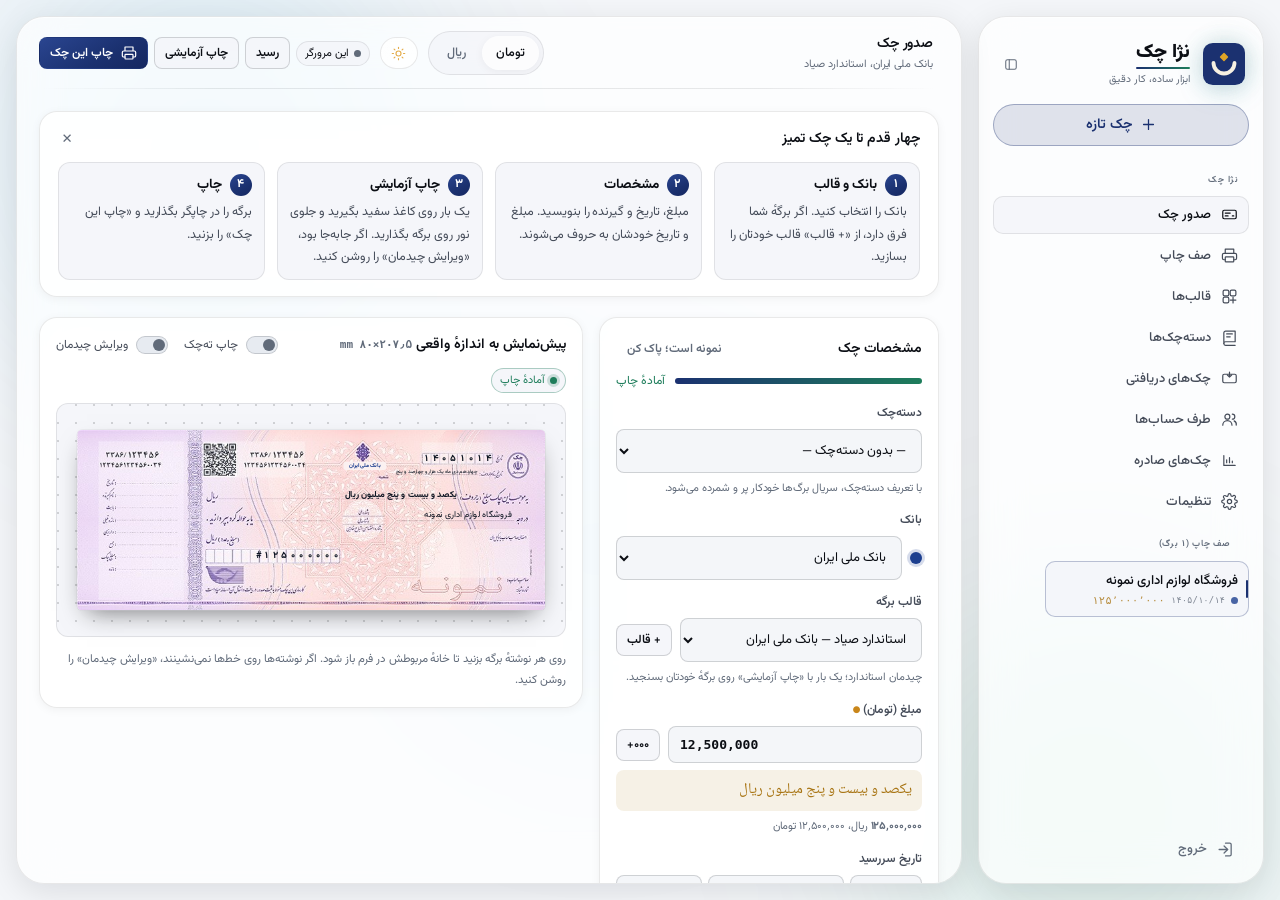
==== commit 6524eab8: "چاپ: راهنمای گذاشتن چک در چاپگر، چاپ آزمایشی بدون تصویر برگه، ستاره‌ها پیش‌فرض خاموش Co-Authored-By:" ====
--- a/web/index.html
+++ b/web/index.html
@@ -78,6 +78,23 @@
 .ed .fld.sel .hdl{display:block}
 .chq.test{outline:.2mm dashed #888}
 .chq.test .fld{outline:.15mm solid #bbb}
+.chq.test .fld.empty{outline:none}
+.chq.test{outline:.2mm solid #999;outline-offset:-.2mm}
+.feed-sheet{outline:.3mm solid #888;outline-offset:-.3mm;color:#333;font-family:Vazirmatn,Tahoma,sans-serif}
+.fe{position:absolute;font:700 11pt/1 Vazirmatn,Tahoma,sans-serif;white-space:nowrap}
+.fe-top{top:3mm;left:50%;transform:translateX(-50%)}
+.fe-bottom{bottom:3mm;left:50%;transform:translateX(-50%)}
+.fe-right{right:3mm;top:50%;writing-mode:vertical-rl;transform:translateY(-50%)}
+.fe-left{left:3mm;top:50%;writing-mode:vertical-rl;transform:translateY(-50%) rotate(180deg)}
+.fe-mid{position:absolute;inset:0;display:grid;place-items:center;text-align:center;font:9pt/1.9 Vazirmatn,Tahoma,sans-serif;color:#777}
+.feed-card{display:flex;gap:14px;align-items:center;padding:12px;margin-top:12px;border-radius:var(--radius-s);border:1px solid color-mix(in srgb,var(--brand-orange) 35%,transparent);background:color-mix(in srgb,var(--brand-orange) 7%,transparent);font-size:12.5px;line-height:1.9}
+.feed-card p{margin:2px 0 8px;color:var(--ink-soft)}
+.feed-card.none{border-style:dashed}
+.feed-svg{width:150px;flex:none}
+.feed-steps{margin:0 0 6px;padding-inline-start:20px;font-size:14px;line-height:2.1;color:var(--ink-soft)}
+.feed-q{display:flex;flex-direction:column;gap:8px;margin-bottom:14px;font-size:13px}
+.feed-q .tabs{flex-wrap:wrap;align-self:flex-start}
+@media (max-width:520px){.feed-card{flex-direction:column;align-items:stretch}.feed-svg{width:100%;max-width:220px;margin:auto}}
 
 /* layout panel */
 .fld-list{display:flex;flex-wrap:wrap;gap:6px;margin-bottom:12px}
@@ -244,7 +261,9 @@
   #print-root{display:block}
   .pg{position:relative;overflow:hidden;break-after:page;page-break-after:always}
   .pg:last-child{break-after:auto;page-break-after:auto}
-  *{-webkit-print-color-adjust:exact;print-color-adjust:exact}
+  :root{color-scheme:light}
+  #print-root,.pg{background:#fff!important;color:#000}
+  .fld.neg{-webkit-print-color-adjust:exact;print-color-adjust:exact}
 }
 @media (prefers-reduced-motion:reduce){.ed .fld{transition:none}}
 </style>
@@ -343,7 +362,7 @@
       <div class="topbar-tools" id="topbarTools">
         <span class="status-pill sync" id="syncPill" title=""><span class="dot"></span><span id="syncTxt">محلی</span></span>
         <button class="btn sm" id="btnReceipt" type="button" title="رسید پرداخت برای امضای گیرنده">رسید</button>
-        <button class="btn sm" id="btnTest" type="button" title="روی کاغذ سفید، با تصویر کم‌رنگ برگه برای تنظیم">چاپ آزمایشی</button>
+        <button class="btn sm" id="btnTest" type="button" title="روی کاغذ سفید، با کادر برگه و هر نوشته، برای تنظیم جای نوشته‌ها">چاپ آزمایشی</button>
         <button class="btn primary sm" id="btnPrint" type="button">
           <svg viewBox="0 0 24 24" fill="none" stroke="currentColor" stroke-width="1.8" stroke-linecap="round" stroke-linejoin="round" aria-hidden="true"><path d="M6 9V3h12v6M6 18H4a2 2 0 0 1-2-2v-5a2 2 0 0 1 2-2h16a2 2 0 0 1 2 2v5a2 2 0 0 1-2 2h-2"></path><rect x="6" y="14" width="12" height="7" rx="1"></rect></svg>
           چاپ این چک
@@ -509,6 +528,7 @@
                       <label class="in-row" style="gap:6px;font-size:12px;color:var(--ink-soft)">واحد روی برگه
                         <select id="tMoney" style="width:auto;padding:5px 8px"><option value="rial">ریال (چک)</option><option value="toman">تومان (فیش، رسید)</option></select></label>
                     </div>
+                    <button class="btn sm" id="tFeed" type="button" style="margin-bottom:8px">چک را از کدام طرف در چاپگر بگذارم؟</button>
                     <p class="card-note">اندازهٔ برگه را با خط‌کش از لبه تا لبه (همراه ته‌چک) بخوانید؛ با عوض کردن آن همهٔ نوشته‌ها هم‌نسبت جابه‌جا می‌شوند. «جابه‌جایی» برای خطای خود چاپگر است.</p>
                   </div>
                 </details>
